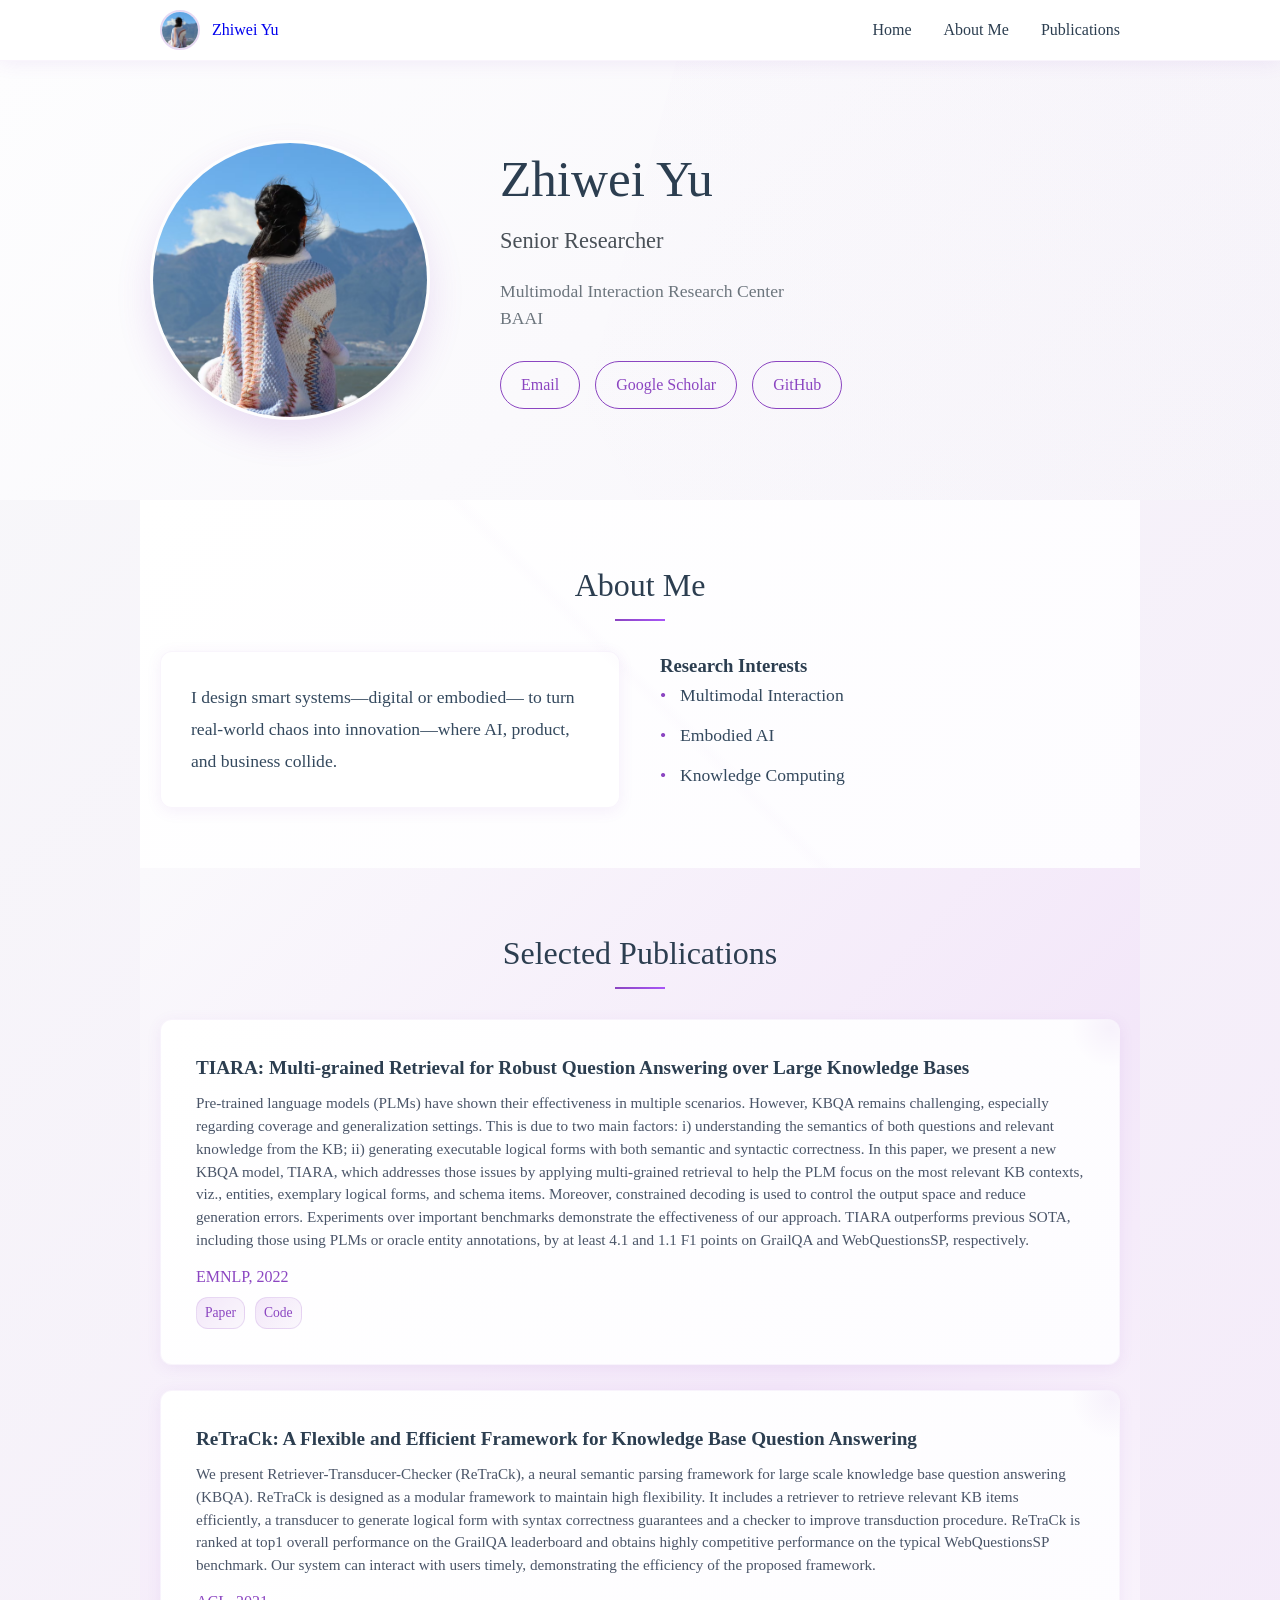
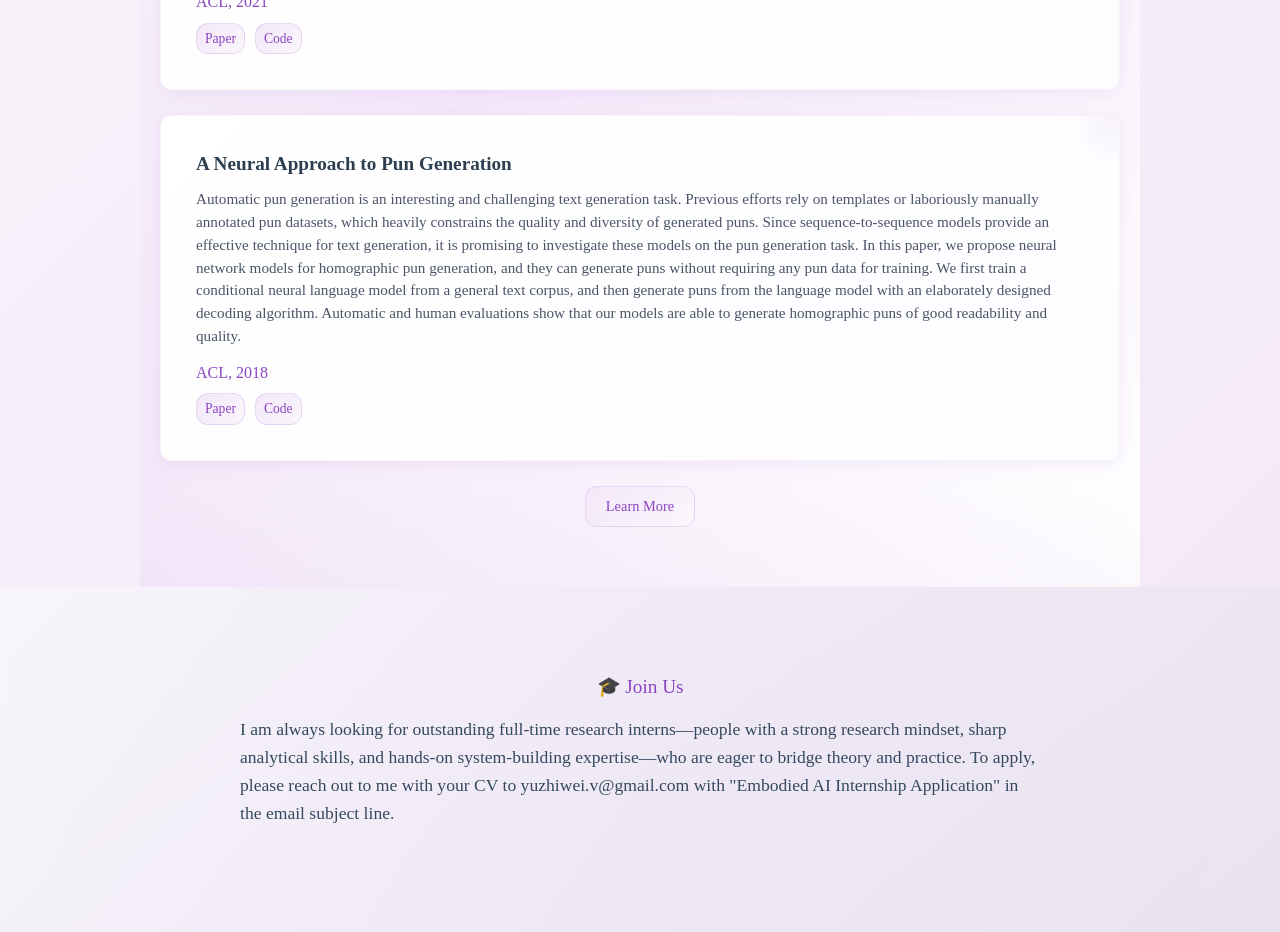
==== index.html @ dbed3908 "added content" ====
<!DOCTYPE html>
<html lang="en">

<head>
    <meta charset="UTF-8">
    <meta name="viewport" content="width=device-width, initial-scale=1.0">
    <title>Zhiwei - Exploring the World </title>
    <link rel="stylesheet" href="css/style.css">
</head>

<body>
    <!-- Scroll Progress -->
    <div class="scroll-progress" id="scrollProgress"></div>

    <!-- Navigation -->
    <nav class="navbar">
        <div class="nav-container">
            <a href="#home" class="logo">
                <img src="images/back.jpg" alt="Logo" class="logo-img">
                <span>Zhiwei Yu</span>
            </a>
            <div class="hamburger" id="hamburger">
                <span></span>
                <span></span>
                <span></span>
            </div>
            <ul class="nav-menu" id="navMenu">
                <li><a href="#home">Home</a></li>
                <li><a href="#about">About Me</a></li>
                <li><a href="#publications">Publications</a></li>
            </ul>
        </div>
    </nav>

    <!-- Main Content -->
    <div class="main-content">
        <!-- Hero Section -->
        <section id="home" class="hero">
            <div class="hero-content">
                <div class="profile-image">
                    <img src="images/back.jpg" alt="Profile" class="profile-img">
                </div>
                <div class="hero-text">
                    <h1>Zhiwei Yu</h1>
                    <div class="title">Senior Researcher</div>
                    <div class="affiliation">Multimodal Interaction Research Center<br>BAAI</div>
                    <div class="contact-links">
                        <a href="mailto:yuzhiwei.v@gmailcom" class="contact-link">Email</a>
                        <a href="https://scholar.google.com/citations?user=h6rZDMkAAAAJ" class="contact-link">Google
                            Scholar</a>
                        <a href="https://github.com/yuzhiwei-v" class="contact-link">GitHub</a>
                    </div>
                </div>
            </div>
        </section>

        <!-- About Section -->
        <section id="about" class="section about">
            <h2 class="section-title">About Me</h2>
            <div class="about-grid">
                <div class="about-text">
                    I design smart systems—digital or embodied— to turn real-world chaos into innovation—where AI,
                    product, and business collide.
                </div>
                <div class="about-interests">
                    <h3>Research Interests</h3>
                    <ul class="interests-list">
                        <li>Multimodal Interaction</li>
                        <li>Embodied AI</li>
                        <li>Knowledge Computing</li>
                    </ul>
                </div>
            </div>
        </section>

        <!-- Publications Section -->
        <section id="publications" class="section publications">
            <h2 class="section-title">Selected Publications</h2>

            <div class="publications-container">
                <div class="publication-item">
                    <div class="pub-title">TIARA: Multi-grained Retrieval for Robust Question Answering over Large
                        Knowledge Bases</div>
                    <div class="pub-abstract">
                        Pre-trained language models (PLMs) have shown their effectiveness in multiple scenarios.
                        However, KBQA remains challenging, especially regarding coverage and generalization settings.
                        This is due to two main factors: i) understanding the semantics of both questions and relevant
                        knowledge from the KB; ii) generating executable logical forms with both semantic and syntactic
                        correctness. In this paper, we present a new KBQA model, TIARA, which addresses those issues by
                        applying multi-grained retrieval to help the PLM focus on the most relevant KB contexts, viz.,
                        entities, exemplary logical forms, and schema items. Moreover, constrained decoding is used to
                        control the output space and reduce generation errors. Experiments over important benchmarks
                        demonstrate the effectiveness of our approach. TIARA outperforms previous SOTA, including those
                        using PLMs or oracle entity annotations, by at least 4.1 and 1.1 F1 points on GrailQA and
                        WebQuestionsSP, respectively.
                    </div>
                    <div class="pub-venue">EMNLP, 2022</div>
                    <div class="pub-links">
                        <a href="https://arxiv.org/abs/2210.12925" class="pub-link">Paper</a>
                        <a href="https://github.com/microsoft/KC/tree/main/papers/TIARA" class="pub-link">Code</a>
                    </div>
                </div>

                <div class="publication-item">
                    <div class="pub-title">ReTraCk: A Flexible and Efficient Framework for Knowledge Base Question
                        Answering</div>
                    <div class="pub-abstract">
                        We present Retriever-Transducer-Checker (ReTraCk), a neural semantic parsing framework for large
                        scale knowledge base question answering (KBQA). ReTraCk is designed as a modular framework to
                        maintain high flexibility. It includes a retriever to retrieve relevant KB items efficiently, a
                        transducer to generate logical form with syntax correctness guarantees and a checker to improve
                        transduction procedure. ReTraCk is ranked at top1 overall performance on the GrailQA leaderboard
                        and obtains highly competitive performance on the typical WebQuestionsSP benchmark. Our system
                        can interact with users timely, demonstrating the efficiency of the proposed framework.
                    </div>
                    <div class="pub-venue">ACL, 2021</div>
                    <div class="pub-links">
                        <a href="https://aclanthology.org/2021.acl-demo.39/" class="pub-link">Paper</a>
                        <a href="https://github.com/microsoft/KC/tree/main/papers/ReTraCk" class="pub-link">Code</a>
                    </div>
                </div>

                <div class="publication-item">
                    <div class="pub-title">A Neural Approach to Pun Generation</div>
                    <div class="pub-abstract">
                        Automatic pun generation is an interesting and challenging text generation task. Previous
                        efforts rely on templates or laboriously manually annotated pun datasets, which heavily
                        constrains the quality and diversity of generated puns. Since sequence-to-sequence models
                        provide an effective technique for text generation, it is promising to investigate these models
                        on the pun generation task. In this paper, we propose neural network models for homographic pun
                        generation, and they can generate puns without requiring any pun data for training. We first
                        train a conditional neural language model from a general text corpus, and then generate puns
                        from the language model with an elaborately designed decoding algorithm. Automatic and human
                        evaluations show that our models are able to generate homographic puns of good readability and
                        quality.
                    </div>
                    <div class="pub-venue">ACL, 2018</div>
                    <div class="pub-links">
                        <a href="https://aclanthology.org/P18-1153/" class="pub-link">Paper</a>
                        <a href="https://github.com/ArleneYuZhiwei/Pun-Generation" class="pub-link">Code</a>
                    </div>
                </div>

                <div class="learn-more-container">
                    <a href="https://scholar.google.com/citations?view_op=list_works&hl=en&hl=en&user=h6rZDMkAAAAJ"
                        class="learn-more-btn">Learn More</a>
                </div>
            </div>
        </section>

        <!-- Recruitment Section -->
        <section class="section recruitment">
            <h2 class="section-title">For Prospective Students</h2>
            <div class="recruitment-content">
                <p>I am always looking for motivated graduate students and postdocs to join my research group. If you
                    are interested in machine learning research, please send me an email with your CV, research
                    interests, and a brief description of your background.</p>
            </div>
        </section>

        <!-- Contact Section -->
        <section id="contact" class="footer">
            <div class="section">
                    <div class="hiring-info">
                    <div class="hiring-title">🎓 Join Us</div>
                    <div class="hiring-text">
                        I am always looking for outstanding full-time research interns—people with a strong research
                        mindset, sharp analytical skills, and hands-on system-building expertise—who are eager to bridge
                        theory and practice. To apply, please reach out to me with your CV to yuzhiwei.v@gmail.com with "Embodied AI Internship Application" in the email subject line.
                    </div>
                </div>
            </div>
        </section>
    </div>

    <script src="js/script.js"></script>
</body>

</html>
---- css/style.css ----
* {
            margin: 0;
            padding: 0;
            box-sizing: border-box;
        }

        body {
            font-family: 'Georgia', 'Times New Roman', serif;
            line-height: 1.6;
            color: #2c3e50;
            background: linear-gradient(135deg, #f8f9fa 0%, #f3e7f9 100%);
        }

        /* Navigation */
        .navbar {
            position: fixed;
            top: 0;
            width: 100%;
            background: rgba(255, 255, 255, 0.95);
            backdrop-filter: blur(15px);
            z-index: 1000;
            transition: all 0.3s ease;
            box-shadow: 0 1px 20px rgba(139, 69, 193, 0.1);
            border-bottom: 1px solid rgba(139, 69, 193, 0.05);
        }

        .nav-container {
            max-width: 1000px;
            margin: 0 auto;
            padding: 0 20px;
            display: flex;
            justify-content: space-between;
            align-items: center;
            height: 60px;
        }

        .logo {
            display: flex;
            align-items: center;
            gap: 12px;
            text-decoration: none;
        }

        .logo-img {
            width: 40px;
            height: 40px;
            border-radius: 50%;
            object-fit: cover;
            border: 2px solid rgba(139, 69, 193, 0.2);
            transition: transform 0.3s ease;
        }

        .logo-img:hover {
            transform: scale(1.1);
        }

        .nav-menu {
            display: flex;
            list-style: none;
            gap: 2rem;
        }

        .nav-menu a {
            text-decoration: none;
            color: #2c3e50;
            font-weight: 400;
            transition: color 0.3s ease;
        }

        .nav-menu a:hover {
            color: #8b45c1;
        }

        .nav-menu a::after {
            content: '';
            position: absolute;
            width: 0;
            height: 1px;
            bottom: -5px;
            left: 0;
            background: linear-gradient(90deg, #8b45c1, #a855f7);
            transition: width 0.3s ease;
        }

        .hamburger {
            display: none;
            flex-direction: column;
            cursor: pointer;
            gap: 3px;
        }

        .hamburger span {
            width: 25px;
            height: 2px;
            background: #2c3e50;
            transition: 0.3s;
        }

        /* Main Content */
        .main-content {
            margin-top: 60px;
        }

        .section {
            padding: 60px 0;
            max-width: 1000px;
            margin: 0 auto;
            padding-left: 20px;
            padding-right: 20px;
        }

        /* Hero Section */
        .hero {
            background: linear-gradient(135deg, #fdfdfe 0%, #faf9fc 50%, #f7f5fa 100%);
            padding: 80px 0;
            position: relative;
            overflow: hidden;
        }

        .hero::before {
            content: '';
            position: absolute;
            top: -50%;
            right: -50%;
            width: 100%;
            height: 200%;
            background: linear-gradient(45deg, transparent, rgba(139, 69, 193, 0.015), transparent);
            transform: rotate(15deg);
        }

        .hero-content {
            max-width: 1000px;
            margin: 0 auto;
            display: grid;
            grid-template-columns: 300px 1fr;
            gap: 60px;
            align-items: center;
            position: relative;
            z-index: 1;
        }

        .profile-image {
            width: 280px;
            height: 280px;
            border-radius: 50%;
            overflow: hidden;
            box-shadow: 0 15px 35px rgba(139, 69, 193, 0.15);
            border: 3px solid rgba(255, 255, 255, 0.8);
            transition: all 0.3s ease;
            margin: 0 auto;
        }

        .profile-img {
            width: 100%;
            height: 100%;
            object-fit: cover;
            transition: transform 0.3s ease;
        }

        .profile-image:hover {
            transform: scale(1.02);
            box-shadow: 0 20px 45px rgba(139, 69, 193, 0.2);
        }

        .profile-image:hover .profile-img {
            transform: scale(1.1);
        }

        .hero-text {
            text-align: left;
        }

        .hero h1 {
            font-size: 3.2rem;
            color: #2c3e50;
            margin-bottom: 15px;
            font-weight: 300;
            line-height: 1.1;
        }

        .hero .title {
            font-size: 1.4rem;
            color: #495057;
            margin-bottom: 20px;
            font-weight: 500;
        }

        .hero .affiliation {
            font-size: 1.1rem;
            color: #6c757d;
            margin-bottom: 30px;
            line-height: 1.5;
        }

        .contact-links {
            display: flex;
            gap: 15px;
            flex-wrap: wrap;
        }

        .contact-link {
            color: #8b45c1;
            text-decoration: none;
            padding: 10px 20px;
            border: 1px solid #8b45c1;
            border-radius: 25px;
            transition: all 0.3s ease;
            font-weight: 500;
        }

        .contact-link:hover {
            background: linear-gradient(135deg, #8b45c1, #a855f7);
            color: white;
            transform: translateY(-2px);
            box-shadow: 0 8px 20px rgba(139, 69, 193, 0.25);
        }

        /* Section Styles */
        .section-title {
            font-size: 2rem;
            color: #2c3e50;
            margin-bottom: 40px;
            text-align: center;
            font-weight: 300;
            position: relative;
        }

        .section-title::after {
            content: '';
            position: absolute;
            bottom: -10px;
            left: 50%;
            transform: translateX(-50%);
            width: 50px;
            height: 2px;
            background: linear-gradient(90deg, #8b45c1, #a855f7);
        }

        /* About Section */
        .about {
            background: linear-gradient(135deg, #ffffff 0%, #fdfcff 100%);
            position: relative;
        }

        .about::before {
            content: '';
            position: absolute;
            top: 0;
            left: 0;
            right: 0;
            bottom: 0;
            background: linear-gradient(45deg, transparent 49%, rgba(139, 69, 193, 0.01) 50%, transparent 51%);
            z-index: 0;
        }

        .about-content {
            max-width: 800px;
            margin: 0 auto;
            text-align: center;
            position: relative;
            z-index: 1;
        }

        .bio {
            margin-bottom: 0;
            background: none;
            padding: 0;
            border-radius: 0;
            box-shadow: none;
            border: none;
        }

        /* About section grid layout */
        .about-grid {
            display: grid;
            grid-template-columns: 1fr 1fr;
            gap: 40px;
            align-items: start;
            max-width: 1000px;
            margin: 0 auto;
        }

        .about-text {
            font-size: 1.1rem;
            line-height: 1.8;
            color: #34495e;
            padding: 30px;
            background: rgba(255, 255, 255, 0.7);
            border-radius: 12px;
            box-shadow: 0 3px 15px rgba(139, 69, 193, 0.08);
            border: 1px solid rgba(139, 69, 193, 0.05);
            text-align: left;
        }

        .about-interests {
            text-align: left;
        }

        /* 调整研究兴趣样式 */
        .research-interests {
            padding: 30px;
            border-radius: 12px;
            background: rgba(255, 255, 255, 0.7);
            box-shadow: 0 5px 25px rgba(139, 69, 193, 0.1);
            border: 1px solid rgba(139, 69, 193, 0.08);
        }

        .research-interests h3 {
            color: #2c3e50;
            margin-bottom: 20px;
            font-size: 1.3rem;
            font-weight: 500;
            text-align: center;  /* Center the heading */
        }

        .interests-list {
            display: flex;
            flex-direction: column;  /* 改为纵向排列 */
            align-items: flex-start; /* 左对齐 */
            gap: 12px;              /* 项目间距 */
            list-style: none;
            padding: 0;
        }

        .interests-list li {
            position: relative;
            padding-left: 20px;
            color: #34495e;
            font-size: 1.1rem;
            width: 100%;           /* 确保占据整行 */
            line-height: 1.6;
        }

        .interests-list li::before {
            content: "•";
            position: absolute;
            left: 0;
            color: #8b45c1;
        }

        /* Publications Section */
        .publications {
            background: linear-gradient(135deg, #faf9fc 0%, #f3e7f9 50%, #ffffff 100%);
            position: relative;
        }

        .publications::after {
            content: '';
            position: absolute;
            bottom: 0;
            left: 0;
            right: 0;
            height: 100px;
            background: linear-gradient(to bottom, transparent, rgba(139, 69, 193, 0.03));
        }

        .publications-container {
            position: relative;
            z-index: 1;
        }

        .publication-item {
            background: linear-gradient(135deg, #ffffff 0%, #fdfcff 100%);
            padding: 35px;  /* Slightly more padding to accommodate abstract */
            margin-bottom: 25px;
            border-radius: 12px;
            border-left: 3px solid #8b45c1;
            transition: all 0.3s ease;
            box-shadow: 0 3px 15px rgba(139, 69, 193, 0.08);
            position: relative;
            overflow: hidden;
            border: 1px solid rgba(139, 69, 193, 0.05);
        }

        .publication-item::before {
            content: '';
            position: absolute;
            top: 0;
            right: 0;
            width: 80px;
            height: 80px;
            background: radial-gradient(circle, rgba(139, 69, 193, 0.06) 0%, transparent 70%);
            transform: translate(40%, -40%);
        }

        .publication-item:hover {
            box-shadow: 0 8px 30px rgba(139, 69, 193, 0.15);
            transform: translateY(-3px);
            border-left-color: #a855f7;
        }

        /* Publication links styling */
        .pub-links {
            display: flex;
            gap: 10px;
            margin-top: 8px;
        }

        .pub-link {
            background: linear-gradient(135deg, #f3e7f9, #faf7fc);
            color: #8b45c1;
            padding: 4px 8px;
            border-radius: 12px;
            font-size: 0.85rem;
            display: inline-block;
            border: 1px solid rgba(139, 69, 193, 0.15);
            text-decoration: none;
            transition: all 0.3s ease;
        }

        .pub-link:hover {
            background: linear-gradient(135deg, #8b45c1, #a855f7);
            color: white;
            transform: translateY(-1px);
        }

        .learn-more-container {
            text-align: center;
            margin-top: 20px;       /* Reduced from 30px */
            margin-bottom: 0;       /* Remove bottom margin */
            padding: 0;            /* Remove padding */
        }

        .learn-more-btn {
            display: inline-block;
            padding: 8px 20px;  /* Smaller padding */
            background: linear-gradient(135deg, #f3e7f9, #faf7fc);
            color: #8b45c1;
            text-decoration: none;
            border-radius: 12px;
            font-size: 0.9rem;  /* Smaller font size */
            font-weight: 500;
            border: 1px solid rgba(139, 69, 193, 0.15);
            transition: all 0.3s ease;
        }

        .learn-more-btn:hover {
            background: linear-gradient(135deg, #8b45c1, #a855f7);
            color: white;
            transform: translateY(-1px);
            box-shadow: 0 4px 12px rgba(139, 69, 193, 0.2);
        }

        .pub-title {
            font-size: 1.2rem;  /* Slightly larger */
            font-weight: 600;
            color: #2c3e50;
            margin-bottom: 10px;
            line-height: 1.4;
        }

        .pub-abstract {
            font-size: 0.95rem;
            color: #4a5568;
            margin-bottom: 12px;
            line-height: 1.5;
            font-weight: normal;
        }

        .pub-venue {
            color: #8b45c1;
            font-weight: 500;
            font-size: 1rem;  /* Slightly larger */
            margin-bottom: 8px;
        }

        /* News Section */
        /* News Section */
        .news {
            background: linear-gradient(135deg, #ffffff 0%, #fdfcff 100%);
            position: relative;
        }

        .news::before {
            content: '';
            position: absolute;
            top: 0;
            left: 0;
            right: 0;
            bottom: 0;
            background: 
                radial-gradient(circle at 20% 20%, rgba(139, 69, 193, 0.03) 0%, transparent 50%),
                radial-gradient(circle at 80% 80%, rgba(168, 85, 247, 0.03) 0%, transparent 50%);
        }

        .news-container {
            position: relative;
            z-index: 1;
        }

        .news-item {
            background: linear-gradient(135deg, #ffffff 0%, #fdfcff 100%);
            padding: 25px;
            margin-bottom: 20px;
            border-radius: 10px;
            border-left: 3px solid #a855f7;
            box-shadow: 0 4px 20px rgba(139, 69, 193, 0.08);
            transition: all 0.3s ease;
            position: relative;
            overflow: hidden;
            border: 1px solid rgba(139, 69, 193, 0.05);
        }

        .news-item::after {
            content: '';
            position: absolute;
            top: -50%;
            right: -20px;
            width: 30px;
            height: 200%;
            background: linear-gradient(45deg, transparent, rgba(168, 85, 247, 0.08), transparent);
            transform: rotate(15deg);
            transition: right 0.3s ease;
        }

        .news-item:hover {
            transform: translateX(5px);
            box-shadow: 0 8px 25px rgba(139, 69, 193, 0.12);
        }

        .news-item:hover::after {
            right: -10px;
        }

        .news-date {
            color: #8b45c1;
            font-weight: 600;
            font-size: 0.9rem;
            margin-bottom: 5px;
        }

        .news-content {
            color: #2c3e50;
            font-size: 0.95rem;
            line-height: 1.5;
        }

        /* Footer */
        .footer {
            background: linear-gradient(135deg, #f8f6fb 0%, #f1ecf7 50%, #eae3f0 100%);
            color: #4a5568;
            text-align: center;
            padding: 30px 0;
            position: relative;
            overflow: hidden;
            padding-top: 15px;     /* Reduced from 30px */
        }

        .footer-content {
            max-width: 800px;
            margin: 0 auto 15px;  /* Reduced bottom margin */
            margin-top: 0;         /* Remove top margin */
        }

        .hiring-info {
            margin: 15px auto;  /* Reduced from 30px */
            margin-top: 10px;      /* Reduced from 15px */
            padding: 0;         /* Removed padding */
            max-width: 800px;
            background: none;   /* Removed background */
        }

        .hiring-title {
            color: #8b45c1;
            font-size: 1.2rem;
            font-weight: 500;
            margin-bottom: 12px;  /* Slightly reduced */
            text-align: center;
        }

        .hiring-text {
            color: #34495e;
            font-size: 1.1rem;
            line-height: 1.6;
            text-align: left;
        }

        .footer::before {
            content: '';
            position: absolute;
            top: -50%;
            left: -50%;
            width: 200%;
            height: 200%;
            background: radial-gradient(circle, rgba(139, 69, 193, 0.02) 0%, transparent 70%);
            animation: float 20s ease-in-out infinite;
        }

        .footer p {
            margin-bottom: 10px;
            position: relative;
            z-index: 1;
        }

        .footer-links {
            display: flex;
            justify-content: center;
            gap: 20px;
            position: relative;
            z-index: 1;
        }

        .footer-link {
            color: #6b7280;
            text-decoration: none;
            transition: color 0.3s ease;
        }

        .footer-link:hover {
            color: #8b45c1;
        }

        /* Recruitment Section */
        .recruitment, .recruitment-content {
            display: none;
        }

        /* Mobile Responsive */
        @media (max-width: 768px) {
            .hamburger {
                display: flex;
            }

            .nav-menu {
                position: fixed;
                top: 60px;
                right: -100%;
                width: 100%;
                height: calc(100vh - 60px);
                background: rgba(255, 255, 255, 0.95);
                backdrop-filter: blur(10px);
                flex-direction: column;
                justify-content: flex-start;
                align-items: center;
                padding-top: 50px;
                transition: right 0.3s ease;
            }

            .nav-menu.active {
                right: 0;
            }

            .nav-menu li {
                margin: 15px 0;
            }

            .hero-content {
                grid-template-columns: 1fr;
                gap: 40px;
                text-align: center;
            }

            .hero-text {
                text-align: center;
            }

            .profile-image {
                width: 220px;
                height: 220px;
                font-size: 4rem;
            }

            .hero h1 {
                font-size: 2.4rem;
            }

            .section {
                padding: 40px 0;
            }

            .section-title {
                font-size: 1.8rem;
            }

            .contact-links {
                justify-content: center;
            }

            .interests-list {
                justify-content: center;
            }

            .learn-more-container {
                margin-top: 30px;
                padding: 30px 20px;
            }

            .learn-more-btn {
                padding: 12px 25px;
                font-size: 0.9rem;
            }

            .about-grid {
        grid-template-columns: 1fr;  
        gap: 20px;
    }
        }

        /* Scroll Progress */
        .scroll-progress {
            position: fixed;
            top: 60px;
            left: 0;
            width: 0%;
            height: 2px;
            background: linear-gradient(90deg, #8b45c1, #a855f7, #c084fc);
            z-index: 999;
            transition: width 0.1s ease;
        }

        @keyframes float {
            0%, 100% { transform: translateY(0px) rotate(0deg); }
            50% { transform: translateY(-10px) rotate(180deg); }
        }
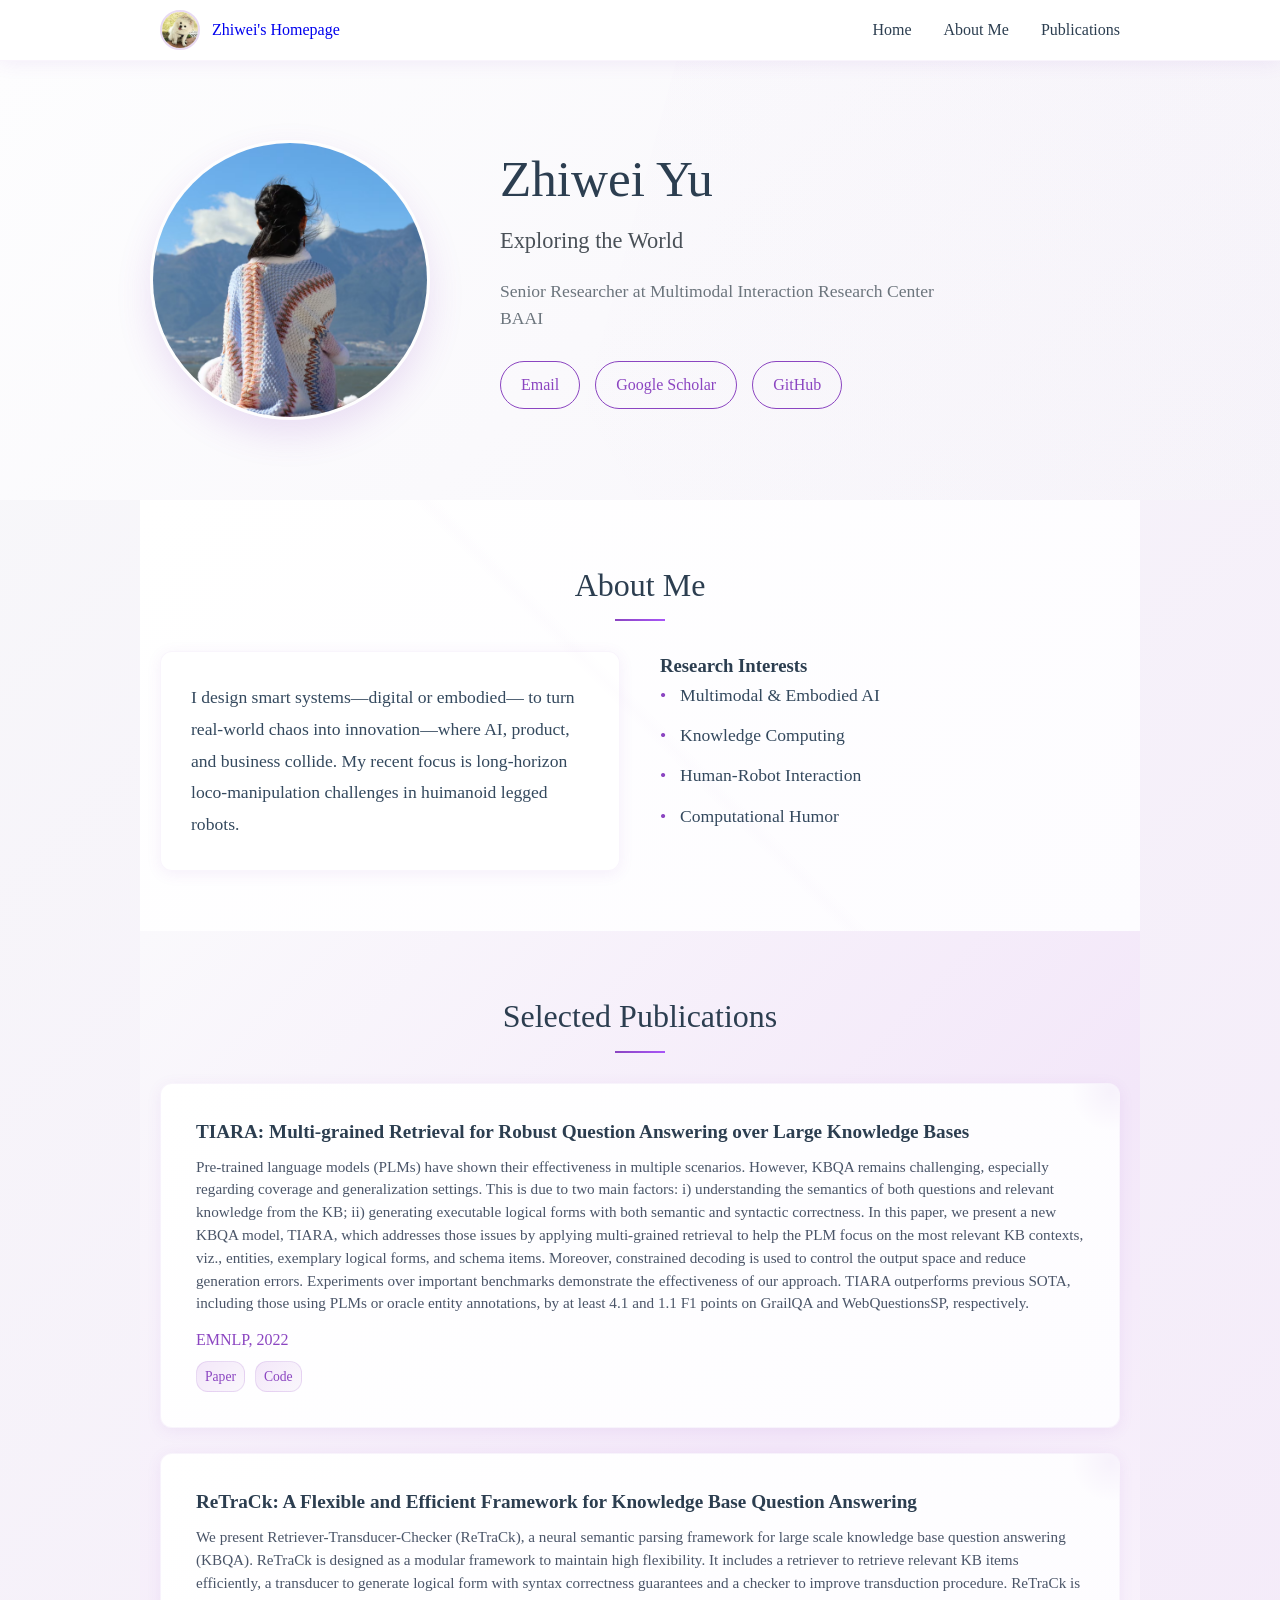
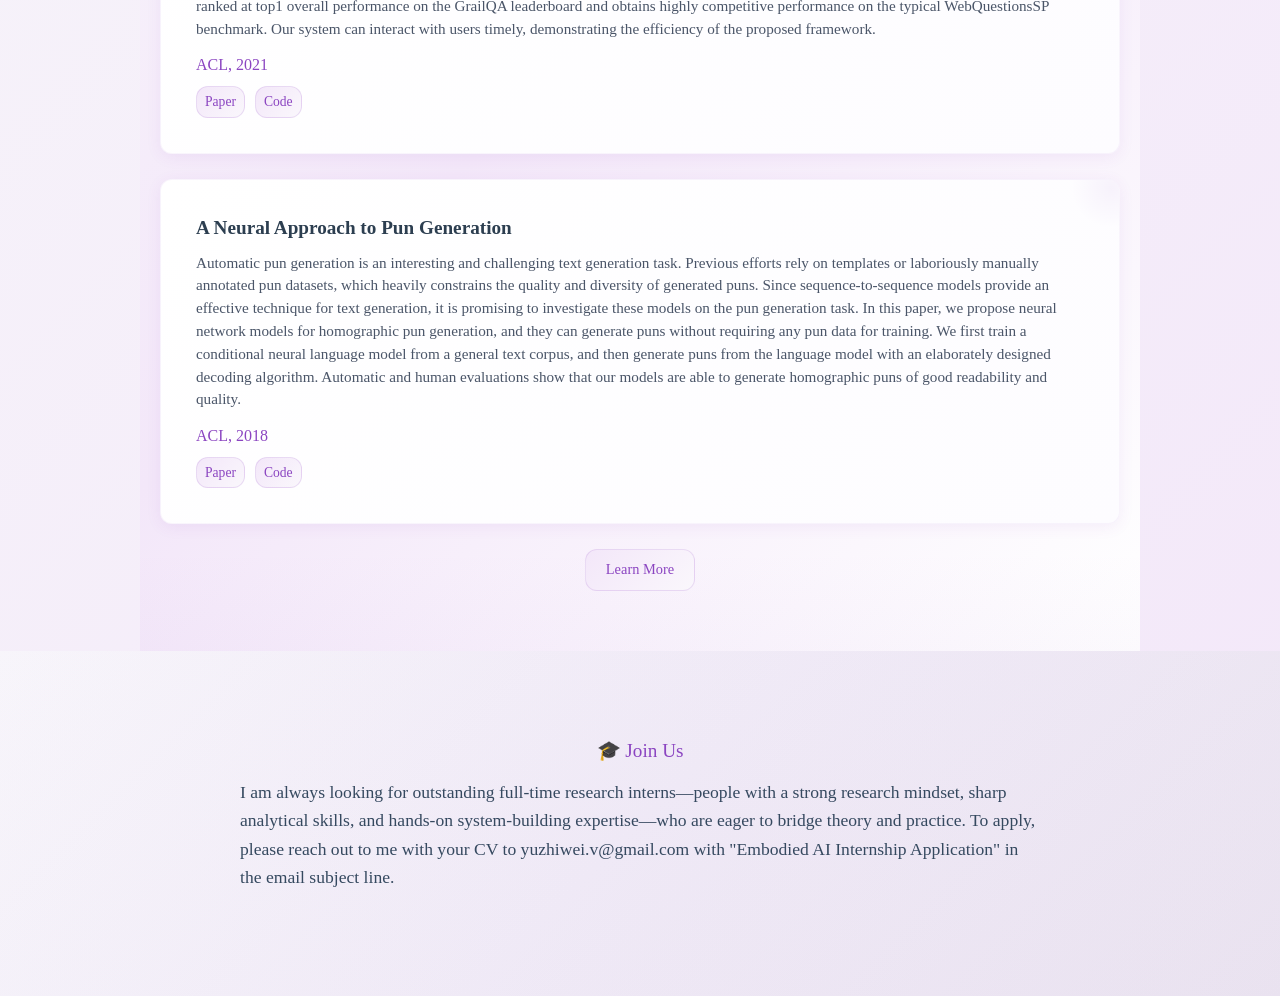
==== commit 80d98579: "revised some content" ====
--- a/index.html
+++ b/index.html
@@ -16,8 +16,8 @@
     <nav class="navbar">
         <div class="nav-container">
             <a href="#home" class="logo">
-                <img src="images/back.jpg" alt="Logo" class="logo-img">
-                <span>Zhiwei Yu</span>
+                <img src="images/My_Puppy.png" alt="Logo" class="logo-img">
+                <span>Zhiwei's Homepage</span>
             </a>
             <div class="hamburger" id="hamburger">
                 <span></span>
@@ -42,8 +42,8 @@
                 </div>
                 <div class="hero-text">
                     <h1>Zhiwei Yu</h1>
-                    <div class="title">Senior Researcher</div>
-                    <div class="affiliation">Multimodal Interaction Research Center<br>BAAI</div>
+                    <div class="title">Exploring the World</div>
+                    <div class="affiliation">Senior Researcher at Multimodal Interaction Research Center<br>BAAI</div>
                     <div class="contact-links">
                         <a href="mailto:yuzhiwei.v@gmailcom" class="contact-link">Email</a>
                         <a href="https://scholar.google.com/citations?user=h6rZDMkAAAAJ" class="contact-link">Google
@@ -60,14 +60,15 @@
             <div class="about-grid">
                 <div class="about-text">
                     I design smart systems—digital or embodied— to turn real-world chaos into innovation—where AI,
-                    product, and business collide.
+                    product, and business collide. My recent focus is long-horizon loco-manipulation challenges in huimanoid legged robots.
                 </div>
                 <div class="about-interests">
                     <h3>Research Interests</h3>
                     <ul class="interests-list">
-                        <li>Multimodal Interaction</li>
-                        <li>Embodied AI</li>
+                        <li>Multimodal & Embodied AI</li>
                         <li>Knowledge Computing</li>
+                        <li>Human-Robot Interaction</li>
+                        <li>Computational Humor</li>
                     </ul>
                 </div>
             </div>
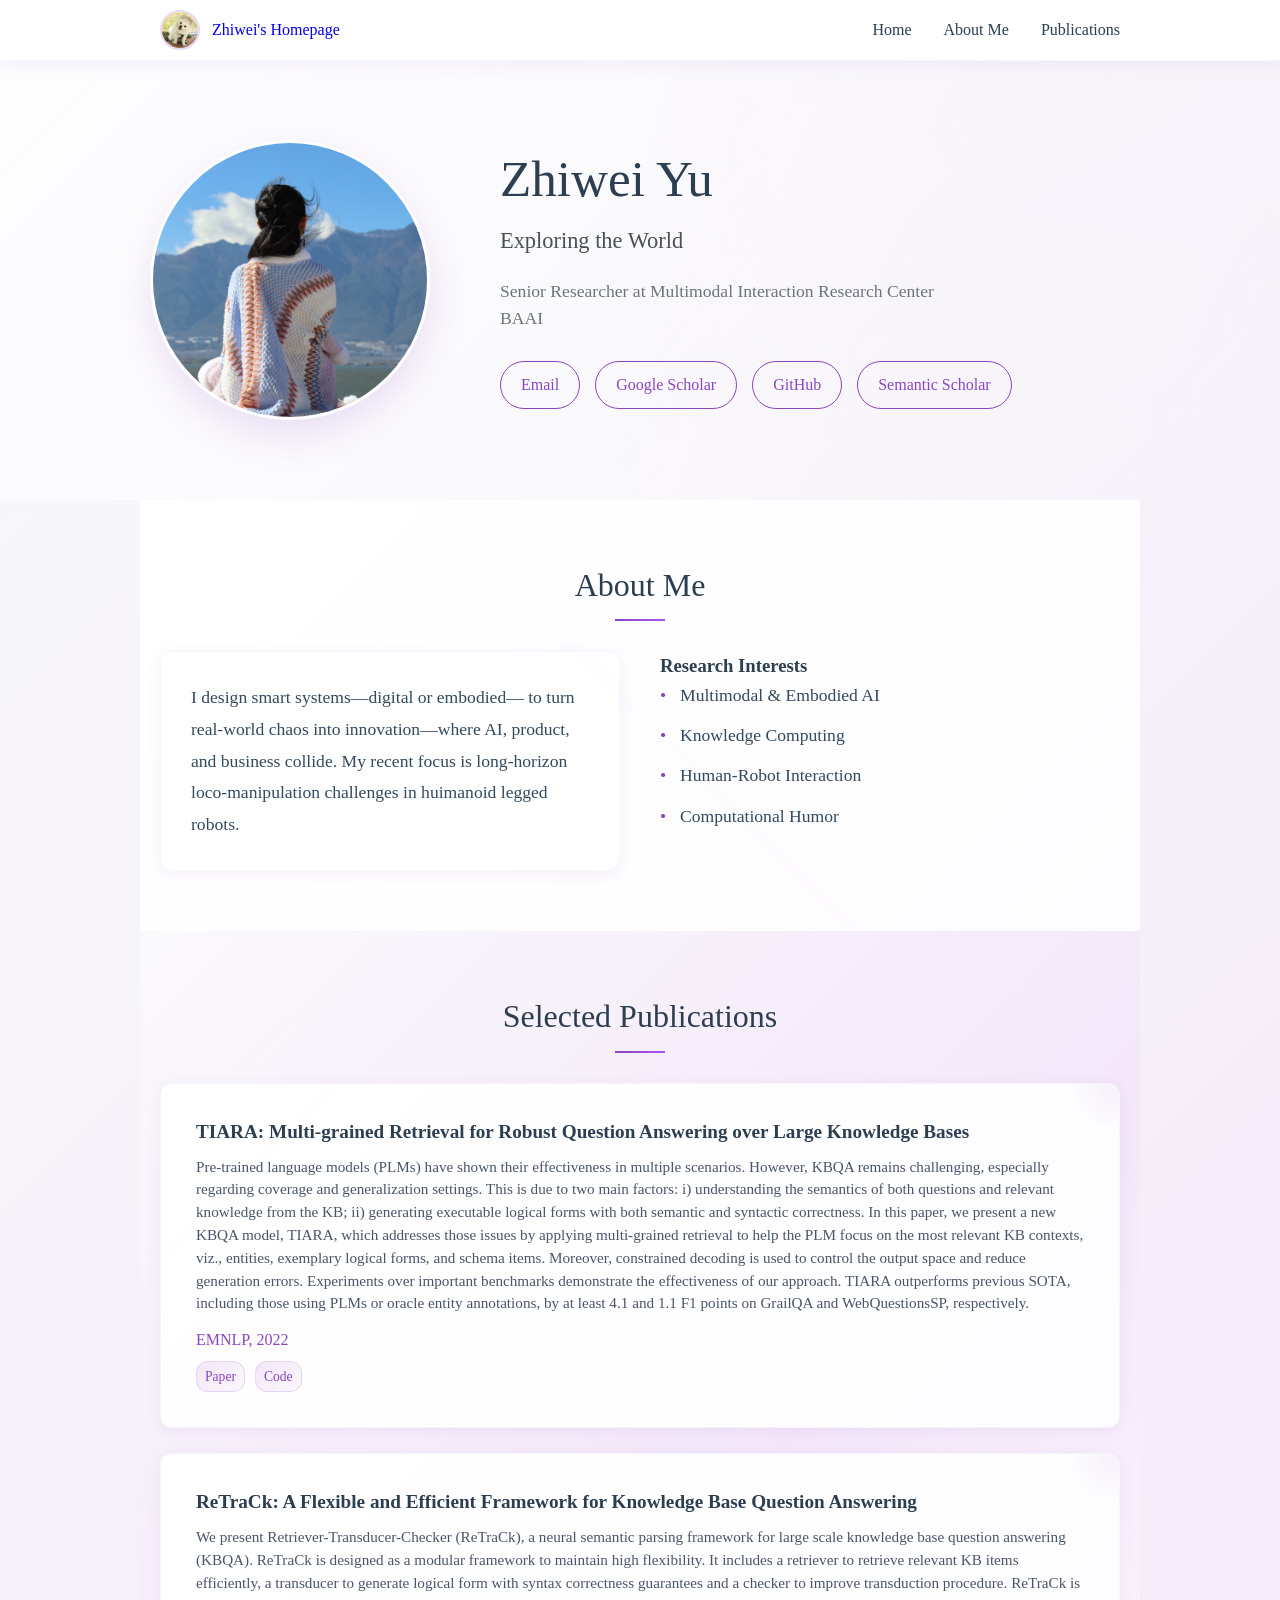
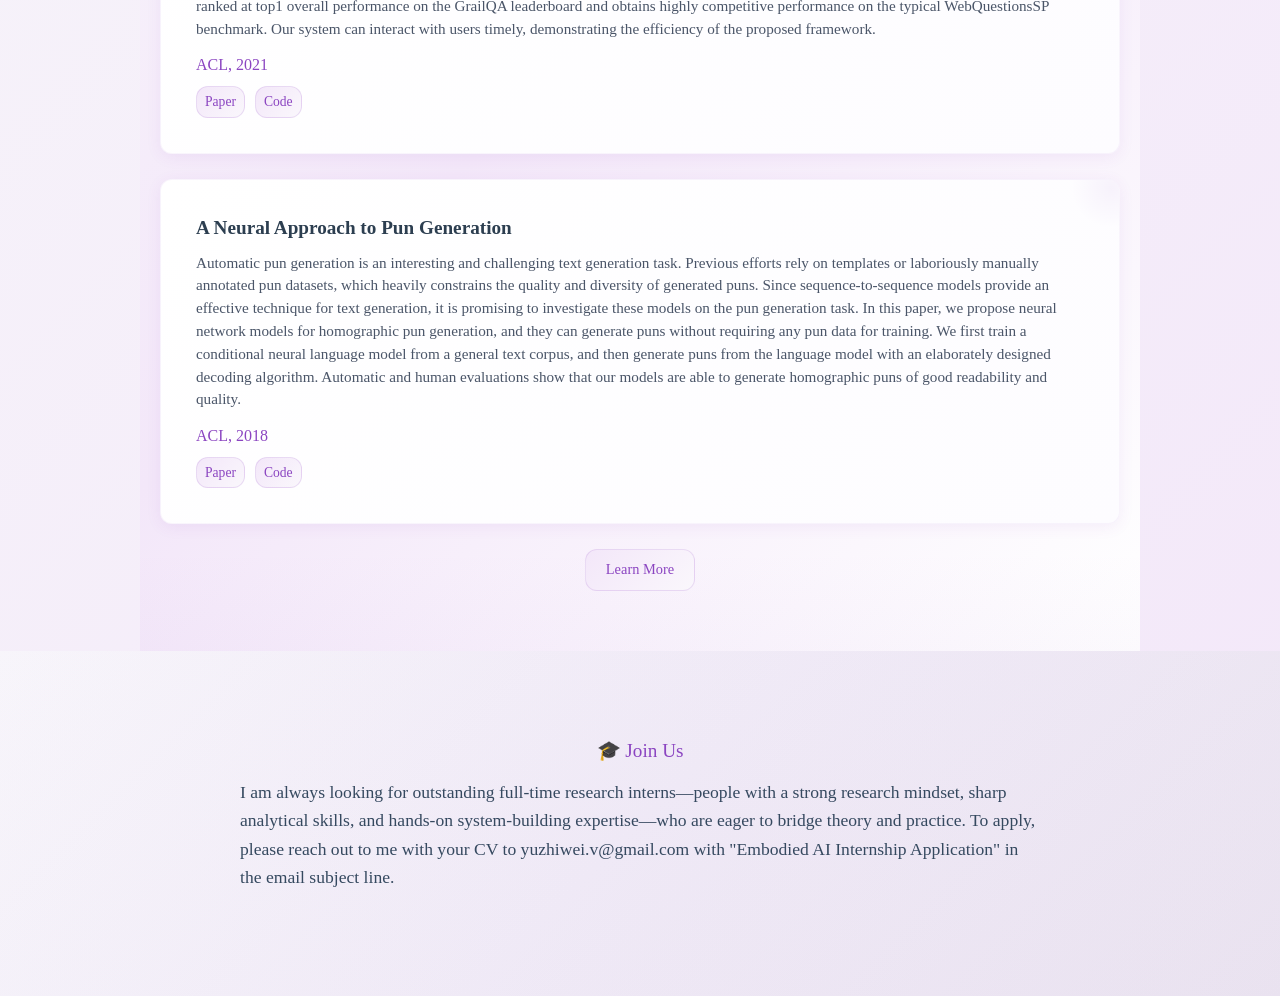
==== commit 158b294f: "Added Semantic Scholar" ====
--- a/index.html
+++ b/index.html
@@ -49,6 +49,7 @@
                         <a href="https://scholar.google.com/citations?user=h6rZDMkAAAAJ" class="contact-link">Google
                             Scholar</a>
                         <a href="https://github.com/yuzhiwei-v" class="contact-link">GitHub</a>
+                        <a href="https://www.semanticscholar.org/author/Zhiwei-Yu/2114173" class="contact-link">Semantic Scholar</a>
                     </div>
                 </div>
             </div>
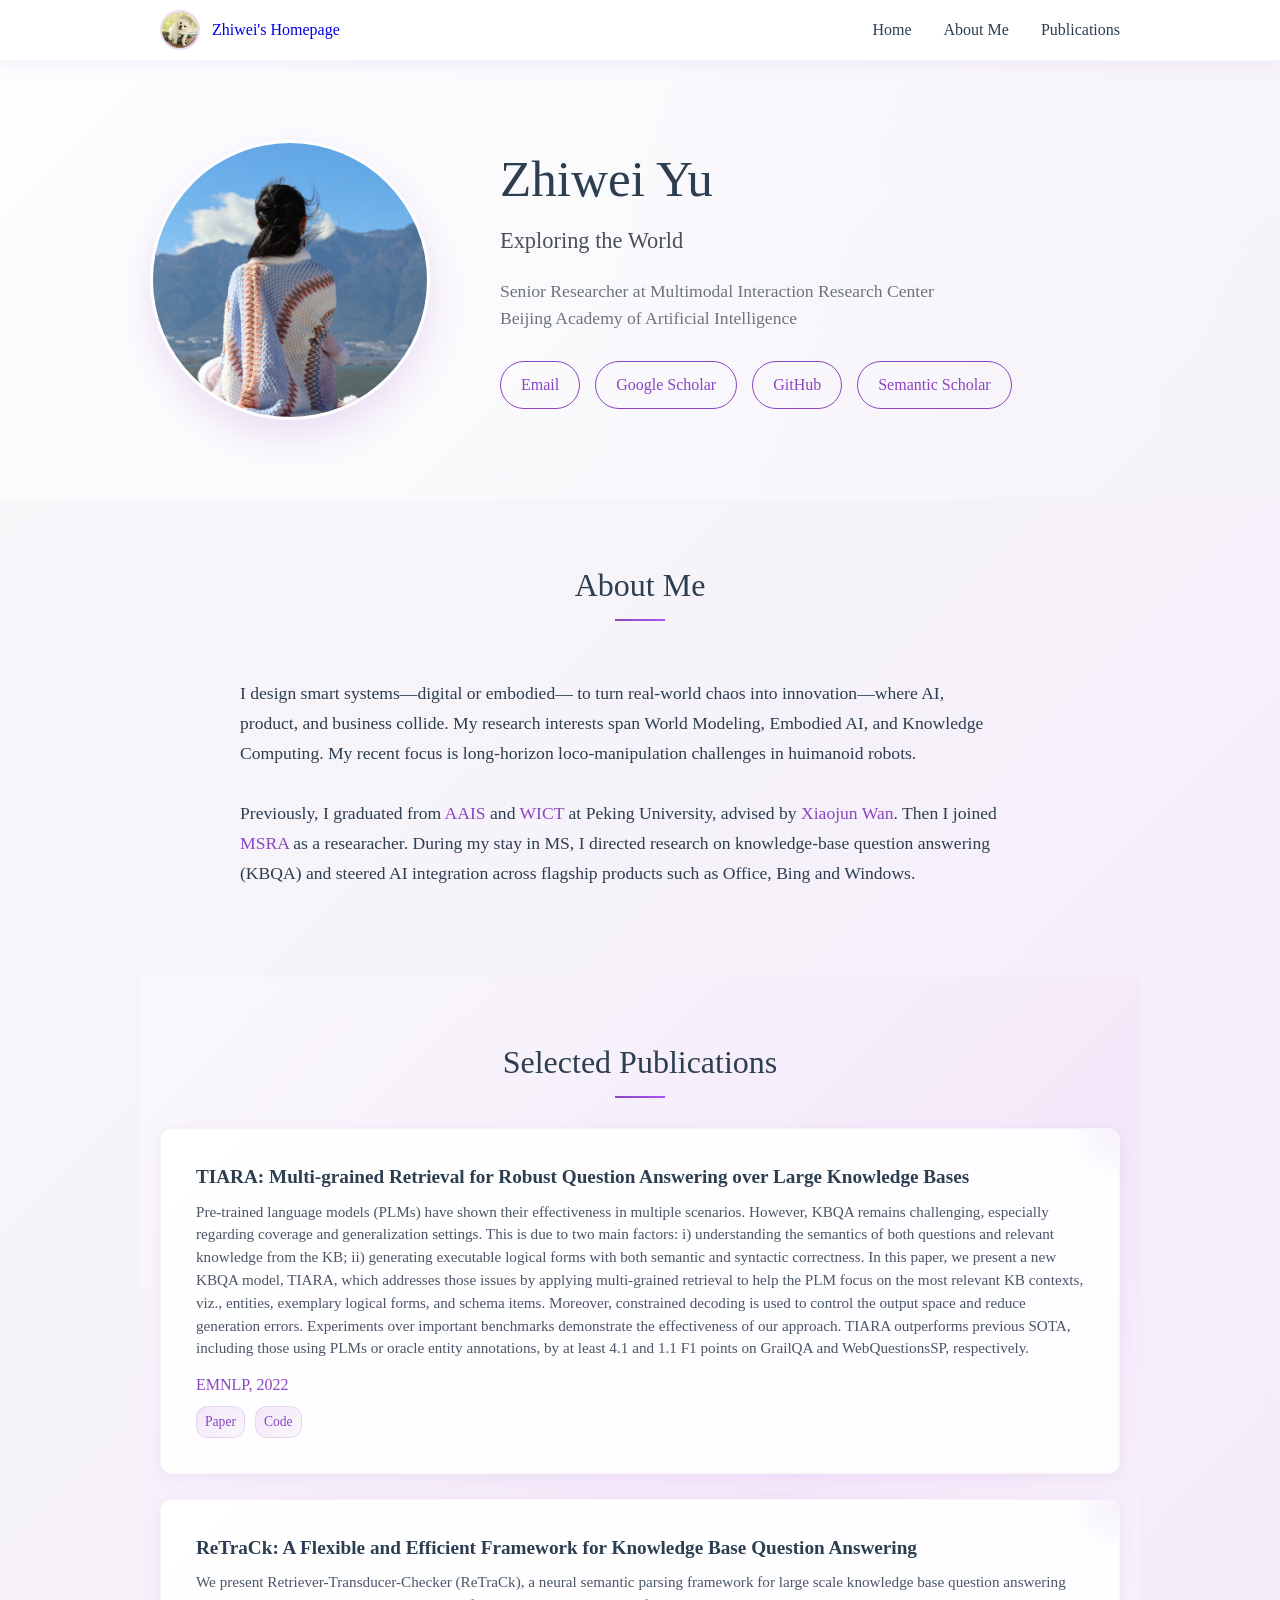
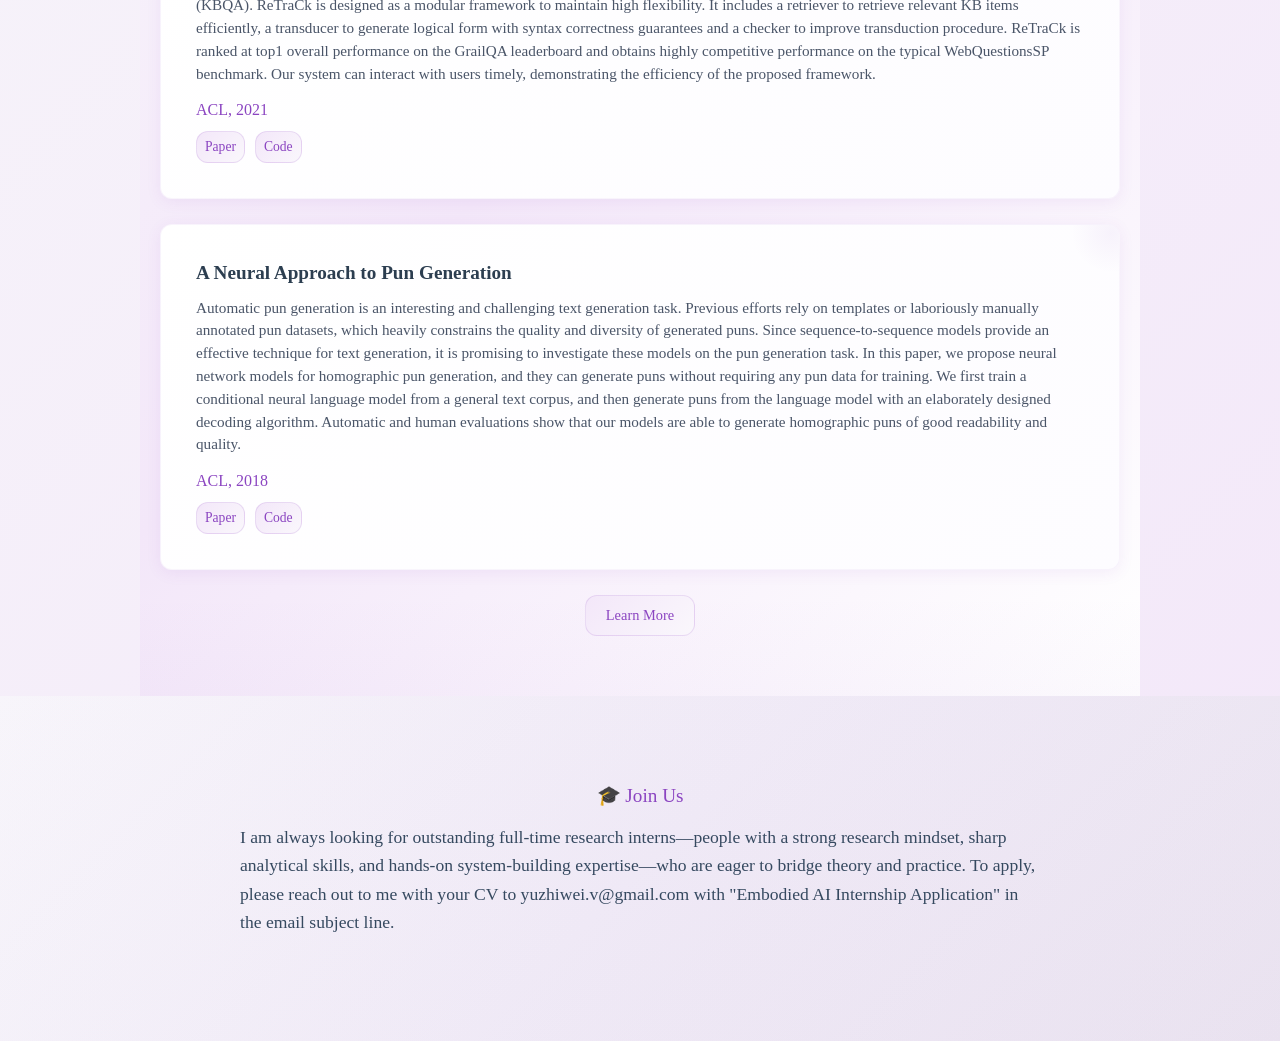
==== commit ad768c5f: "revise some bio" ====
--- a/index.html
+++ b/index.html
@@ -43,7 +43,7 @@
                 <div class="hero-text">
                     <h1>Zhiwei Yu</h1>
                     <div class="title">Exploring the World</div>
-                    <div class="affiliation">Senior Researcher at Multimodal Interaction Research Center<br>BAAI</div>
+                    <div class="affiliation">Senior Researcher at Multimodal Interaction Research Center<br>Beijing Academy of Artificial Intelligence</div>
                     <div class="contact-links">
                         <a href="mailto:yuzhiwei.v@gmailcom" class="contact-link">Email</a>
                         <a href="https://scholar.google.com/citations?user=h6rZDMkAAAAJ" class="contact-link">Google
@@ -58,20 +58,12 @@
         <!-- About Section -->
         <section id="about" class="section about">
             <h2 class="section-title">About Me</h2>
-            <div class="about-grid">
-                <div class="about-text">
-                    I design smart systems—digital or embodied— to turn real-world chaos into innovation—where AI,
-                    product, and business collide. My recent focus is long-horizon loco-manipulation challenges in huimanoid legged robots.
-                </div>
-                <div class="about-interests">
-                    <h3>Research Interests</h3>
-                    <ul class="interests-list">
-                        <li>Multimodal & Embodied AI</li>
-                        <li>Knowledge Computing</li>
-                        <li>Human-Robot Interaction</li>
-                        <li>Computational Humor</li>
-                    </ul>
-                </div>
+            <div class="about-text">
+                I design smart systems—digital or embodied— to turn real-world chaos into innovation—where AI,
+                product, and business collide. My research interests span World Modeling, Embodied AI, and Knowledge Computing. My recent focus is long-horizon loco-manipulation challenges in huimanoid robots. 
+                <br><br>
+                Previously, I graduated from <a href="http://www.aais.pku.edu.cn/">AAIS</a> and <a href="https://www.wict.pku.edu.cn/">WICT</a> 
+                at Peking University, advised by <a href="https://wanxiaojun.github.io/">Xiaojun Wan</a>. Then I joined <a href="https://www.microsoft.com/en-us/research/lab/microsoft-research-asia">MSRA</a> as a researacher. During my stay in MS, I directed research on knowledge-base question answering (KBQA) and steered AI integration across flagship products such as Office, Bing and Windows.
             </div>
         </section>
 
--- a/css/style.css
+++ b/css/style.css
@@ -236,109 +236,47 @@
             background: linear-gradient(90deg, #8b45c1, #a855f7);
         }
 
-        /* About Section */
-        .about {
-            background: linear-gradient(135deg, #ffffff 0%, #fdfcff 100%);
-            position: relative;
-        }
-
-        .about::before {
-            content: '';
-            position: absolute;
-            top: 0;
-            left: 0;
-            right: 0;
-            bottom: 0;
-            background: linear-gradient(45deg, transparent 49%, rgba(139, 69, 193, 0.01) 50%, transparent 51%);
-            z-index: 0;
-        }
-
-        .about-content {
-            max-width: 800px;
-            margin: 0 auto;
-            text-align: center;
-            position: relative;
-            z-index: 1;
-        }
-
-        .bio {
-            margin-bottom: 0;
-            background: none;
-            padding: 0;
-            border-radius: 0;
-            box-shadow: none;
-            border: none;
-        }
-
-        /* About section grid layout */
-        .about-grid {
-            display: grid;
-            grid-template-columns: 1fr 1fr;
-            gap: 40px;
-            align-items: start;
-            max-width: 1000px;
-            margin: 0 auto;
-        }
-
-        .about-text {
-            font-size: 1.1rem;
-            line-height: 1.8;
-            color: #34495e;
-            padding: 30px;
-            background: rgba(255, 255, 255, 0.7);
-            border-radius: 12px;
-            box-shadow: 0 3px 15px rgba(139, 69, 193, 0.08);
-            border: 1px solid rgba(139, 69, 193, 0.05);
-            text-align: left;
-        }
-
-        .about-interests {
-            text-align: left;
-        }
-
-        /* 调整研究兴趣样式 */
-        .research-interests {
-            padding: 30px;
-            border-radius: 12px;
-            background: rgba(255, 255, 255, 0.7);
-            box-shadow: 0 5px 25px rgba(139, 69, 193, 0.1);
-            border: 1px solid rgba(139, 69, 193, 0.08);
-        }
-
-        .research-interests h3 {
-            color: #2c3e50;
-            margin-bottom: 20px;
-            font-size: 1.3rem;
-            font-weight: 500;
-            text-align: center;  /* Center the heading */
-        }
-
-        .interests-list {
-            display: flex;
-            flex-direction: column;  /* 改为纵向排列 */
-            align-items: flex-start; /* 左对齐 */
-            gap: 12px;              /* 项目间距 */
-            list-style: none;
-            padding: 0;
-        }
-
-        .interests-list li {
-            position: relative;
-            padding-left: 20px;
-            color: #34495e;
-            font-size: 1.1rem;
-            width: 100%;           /* 确保占据整行 */
-            line-height: 1.6;
-        }
-
-        .interests-list li::before {
-            content: "•";
-            position: absolute;
-            left: 0;
-            color: #8b45c1;
-        }
-
-        /* Publications Section */
+        /* About Section - Simplified */
+.about {
+    padding: 60px 0;
+}
+
+.about-text {
+    max-width: 800px;
+    margin: 0 auto;
+    padding: 0 60px;
+    font-size: 1.1rem;
+    line-height: 1.7;
+    color: #2c3e50;
+}
+
+.about-text a {
+    color: #8b45c1;
+    text-decoration: none;
+    transition: all 0.3s ease;
+}
+
+.about-text a:hover {
+    color: #a855f7;
+}
+
+/* Remove unused classes */
+.about::before,
+.about-content,
+.about-grid,
+.bio,
+.about-interests,
+.research-interests {
+    display: none;
+}
+
+@media (max-width: 768px) {
+    .about-text {
+        padding: 0 30px;
+    }
+}
+
+/* Publications Section */
         .publications {
             background: linear-gradient(135deg, #faf9fc 0%, #f3e7f9 50%, #ffffff 100%);
             position: relative;
@@ -696,7 +634,52 @@
     }
         }
 
-        /* Scroll Progress */
+        /* widen left column and shift right column for visual balance */
+.about-grid {
+    max-width: 1100px;                  /* 更宽的容器让左右有更好比例 */
+    grid-template-columns: 1.3fr 0.9fr; /* 左宽右窄 */
+    gap: 48px;                          /* 增大间距以拉开视觉 */
+    align-items: center;
+}
+
+/* left text - a bit more breathing room */
+.about-text {
+    padding: 28px 40px 28px 0; /* 右侧去掉内边，左侧保留空间 */
+    font-size: 1.1rem;
+    line-height: 1.7;
+}
+
+/* ensure the right block sits a little to the right */
+.about-interests {
+    justify-self: end;          /* 在 grid 单元格内靠右 */
+    padding-left: 24px;         /* 额外右移的感觉 */
+    box-sizing: border-box;
+}
+
+/* control research block width so it doesn't grow too wide */
+.research-interests {
+    max-width: 420px;
+    width: 100%;
+}
+
+/* responsive: revert to single column on small screens */
+@media (max-width: 768px) {
+    .about-grid {
+        grid-template-columns: 1fr;
+        gap: 20px;
+        max-width: 900px;
+    }
+    .about-text {
+        padding: 18px 20px 0 20px;
+    }
+    .about-interests {
+        justify-self: stretch;
+        padding-left: 0;
+        align-items: stretch;
+    }
+}
+
+/* Scroll Progress */
         .scroll-progress {
             position: fixed;
             top: 60px;
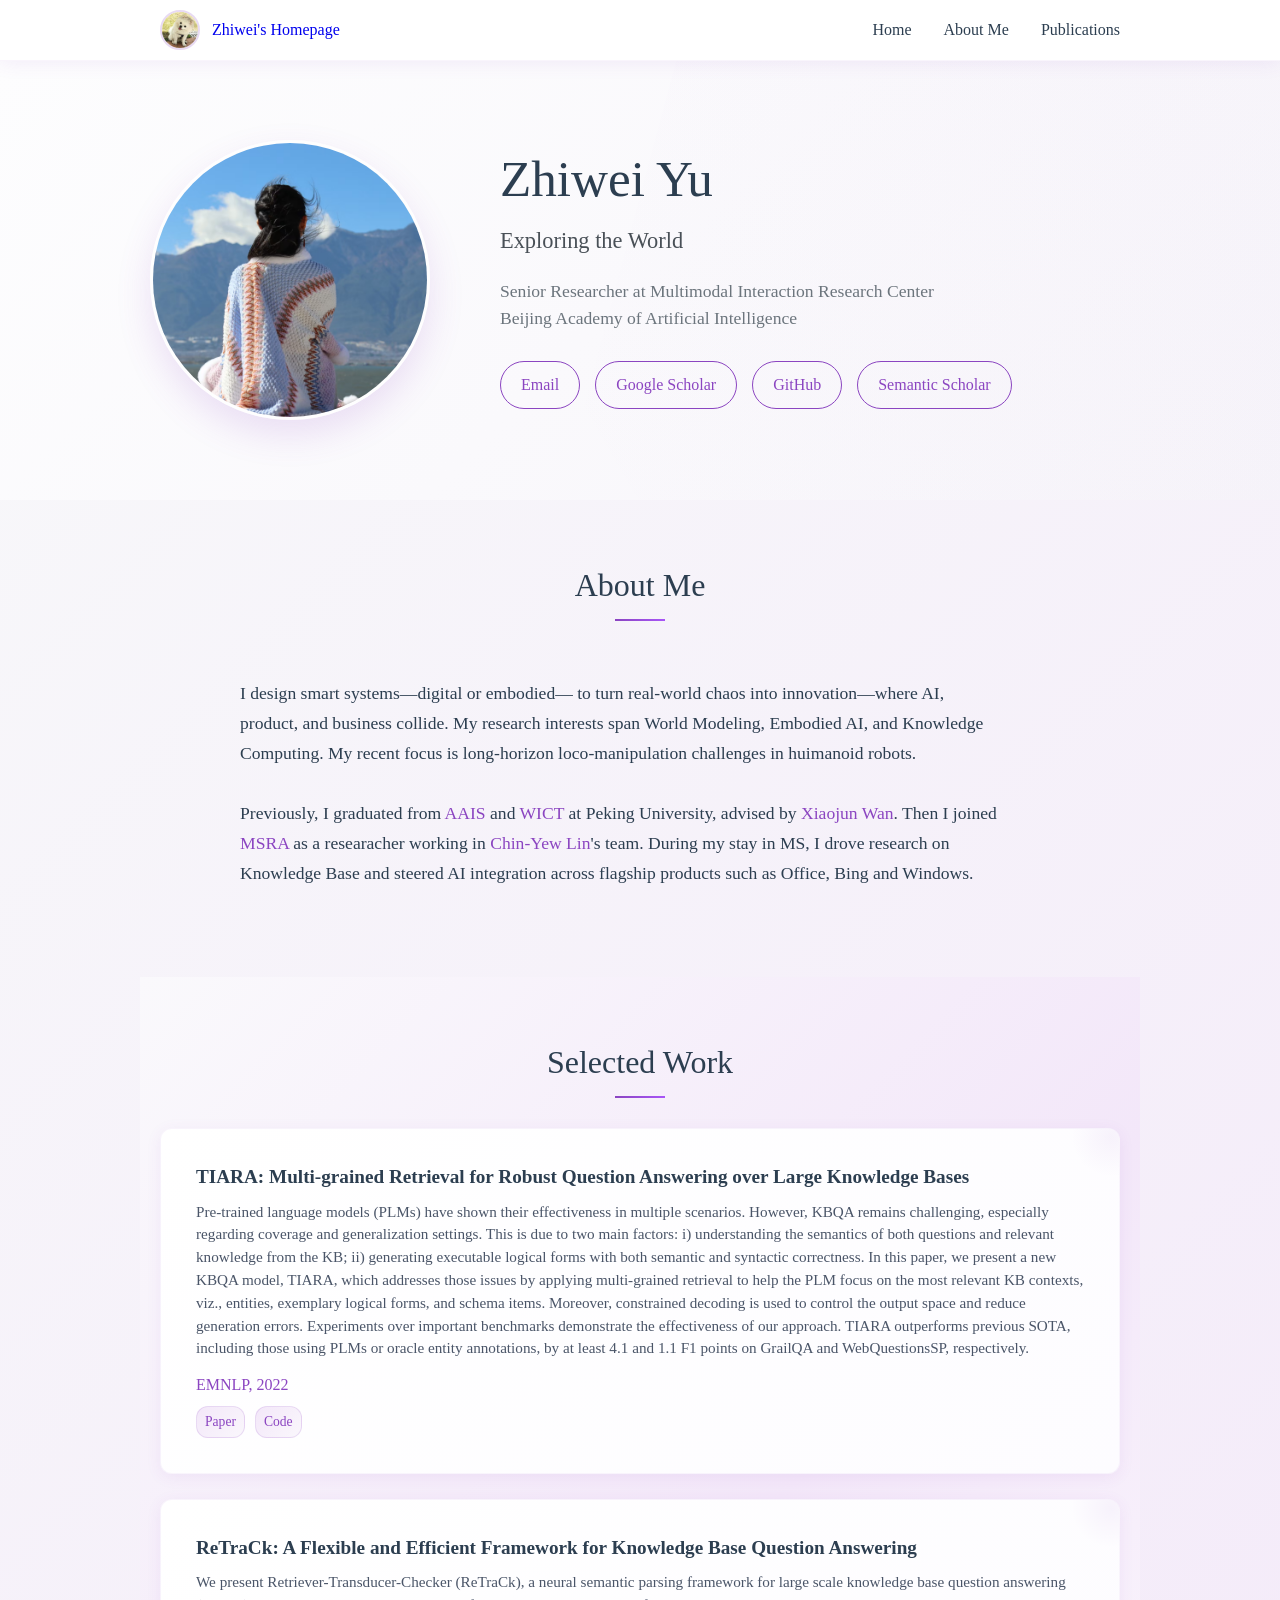
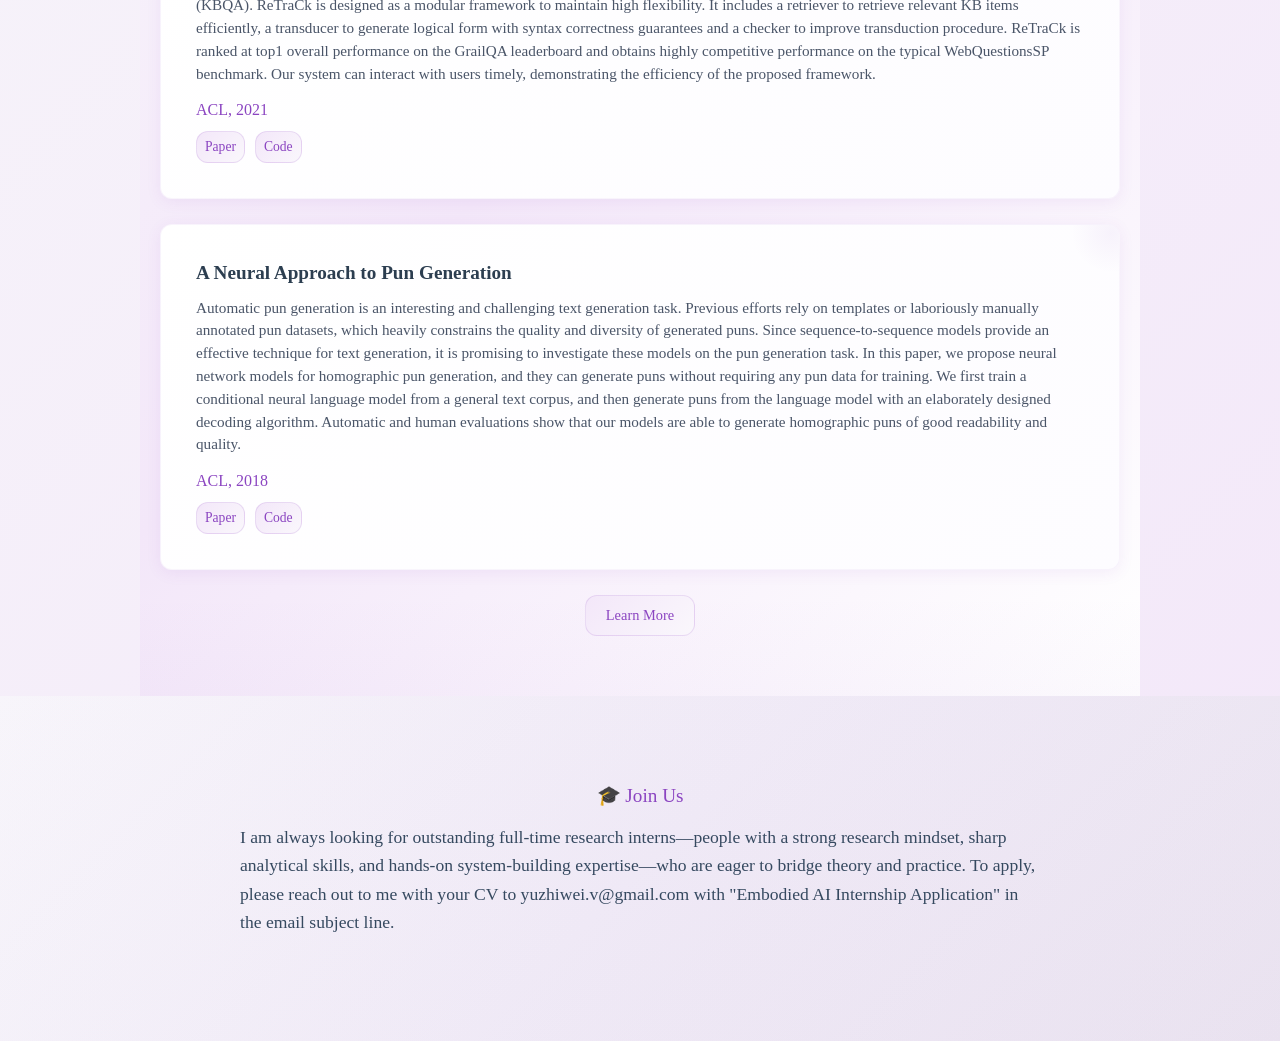
==== commit 01a84825: "improve the clarity" ====
--- a/index.html
+++ b/index.html
@@ -63,13 +63,13 @@
                 product, and business collide. My research interests span World Modeling, Embodied AI, and Knowledge Computing. My recent focus is long-horizon loco-manipulation challenges in huimanoid robots. 
                 <br><br>
                 Previously, I graduated from <a href="http://www.aais.pku.edu.cn/">AAIS</a> and <a href="https://www.wict.pku.edu.cn/">WICT</a> 
-                at Peking University, advised by <a href="https://wanxiaojun.github.io/">Xiaojun Wan</a>. Then I joined <a href="https://www.microsoft.com/en-us/research/lab/microsoft-research-asia">MSRA</a> as a researacher. During my stay in MS, I directed research on knowledge-base question answering (KBQA) and steered AI integration across flagship products such as Office, Bing and Windows.
+                at Peking University, advised by <a href="https://wanxiaojun.github.io/">Xiaojun Wan</a>. Then I joined <a href="https://www.microsoft.com/en-us/research/lab/microsoft-research-asia">MSRA</a> as a researacher working in  <a href="https://scholar.google.com/citations?hl=zh-CN&user=cDF07aYAAAAJ&view_op=list_works">Chin-Yew Lin</a>'s team. During my stay in MS, I drove research on Knowledge Base and steered AI integration across flagship products such as Office, Bing and Windows.
             </div>
         </section>
 
         <!-- Publications Section -->
         <section id="publications" class="section publications">
-            <h2 class="section-title">Selected Publications</h2>
+            <h2 class="section-title">Selected Work</h2>
 
             <div class="publications-container">
                 <div class="publication-item">
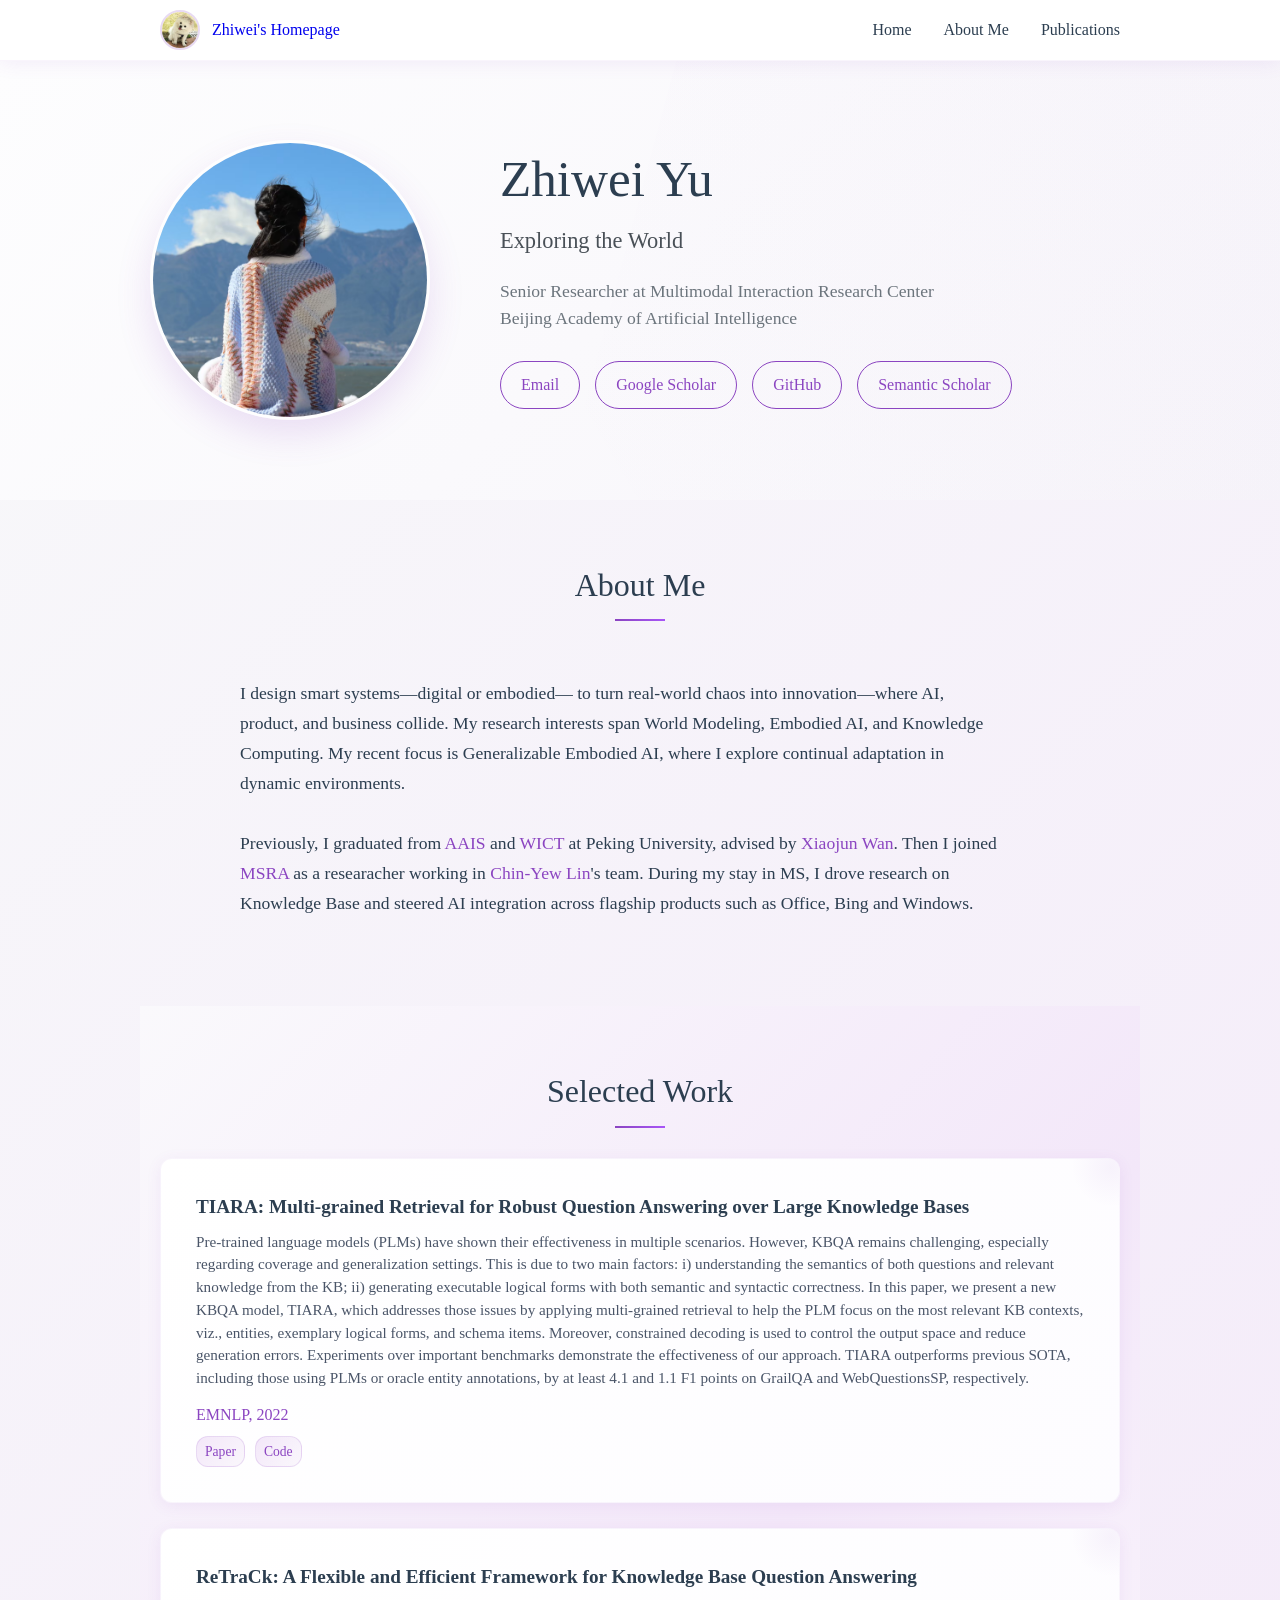
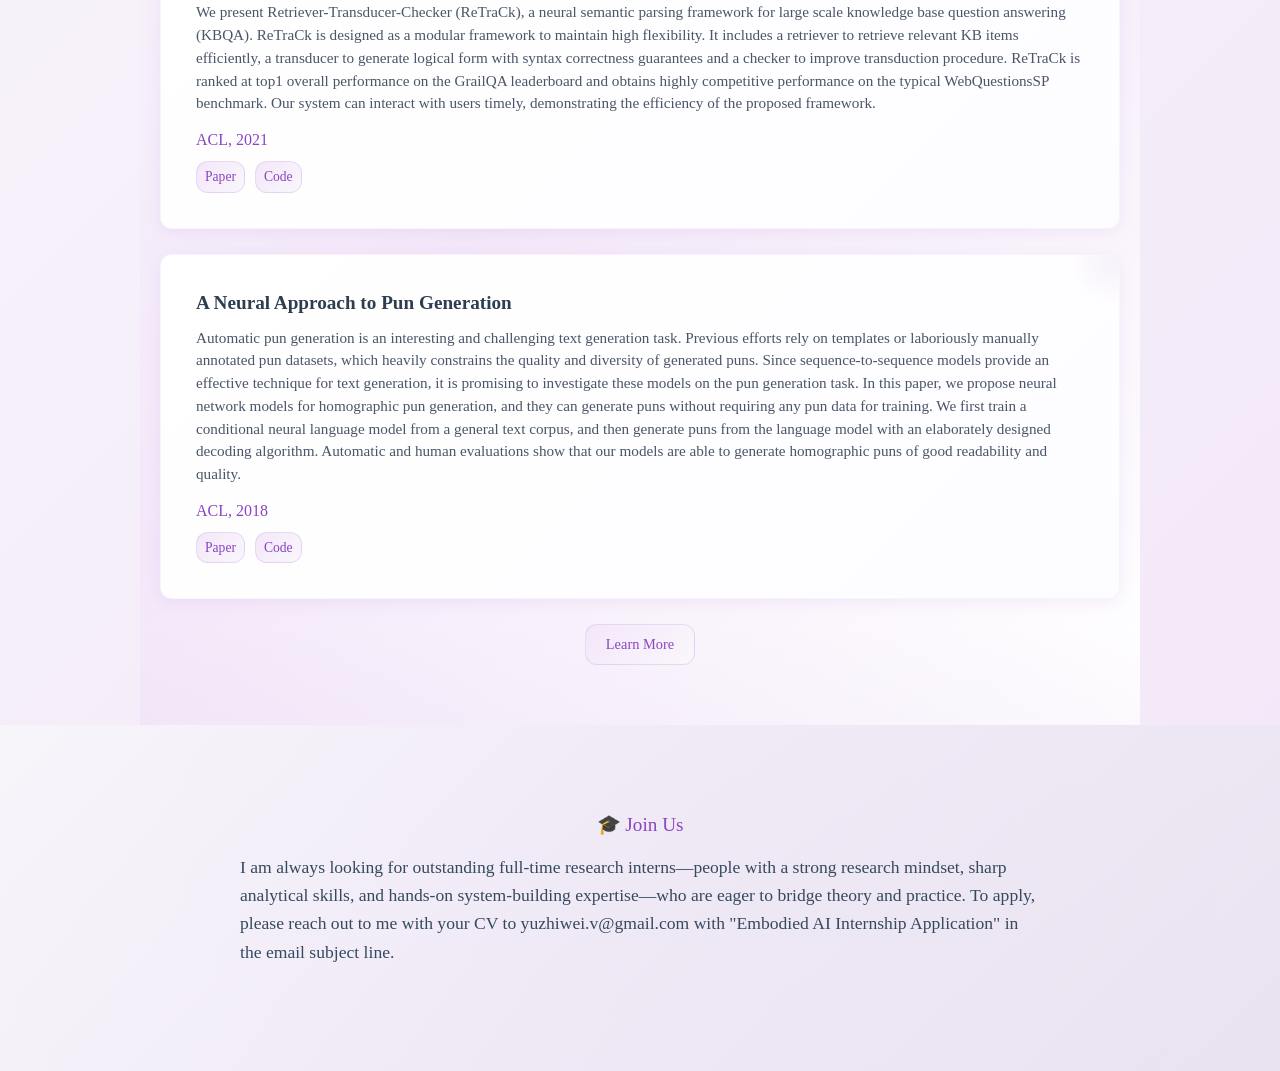
==== commit 028e89ae: "improve the clarity" ====
--- a/index.html
+++ b/index.html
@@ -60,7 +60,7 @@
             <h2 class="section-title">About Me</h2>
             <div class="about-text">
                 I design smart systems—digital or embodied— to turn real-world chaos into innovation—where AI,
-                product, and business collide. My research interests span World Modeling, Embodied AI, and Knowledge Computing. My recent focus is long-horizon loco-manipulation challenges in huimanoid robots. 
+                product, and business collide. My research interests span World Modeling, Embodied AI, and Knowledge Computing. My recent focus is Generalizable Embodied AI, where I explore continual adaptation in dynamic environments​.
                 <br><br>
                 Previously, I graduated from <a href="http://www.aais.pku.edu.cn/">AAIS</a> and <a href="https://www.wict.pku.edu.cn/">WICT</a> 
                 at Peking University, advised by <a href="https://wanxiaojun.github.io/">Xiaojun Wan</a>. Then I joined <a href="https://www.microsoft.com/en-us/research/lab/microsoft-research-asia">MSRA</a> as a researacher working in  <a href="https://scholar.google.com/citations?hl=zh-CN&user=cDF07aYAAAAJ&view_op=list_works">Chin-Yew Lin</a>'s team. During my stay in MS, I drove research on Knowledge Base and steered AI integration across flagship products such as Office, Bing and Windows.
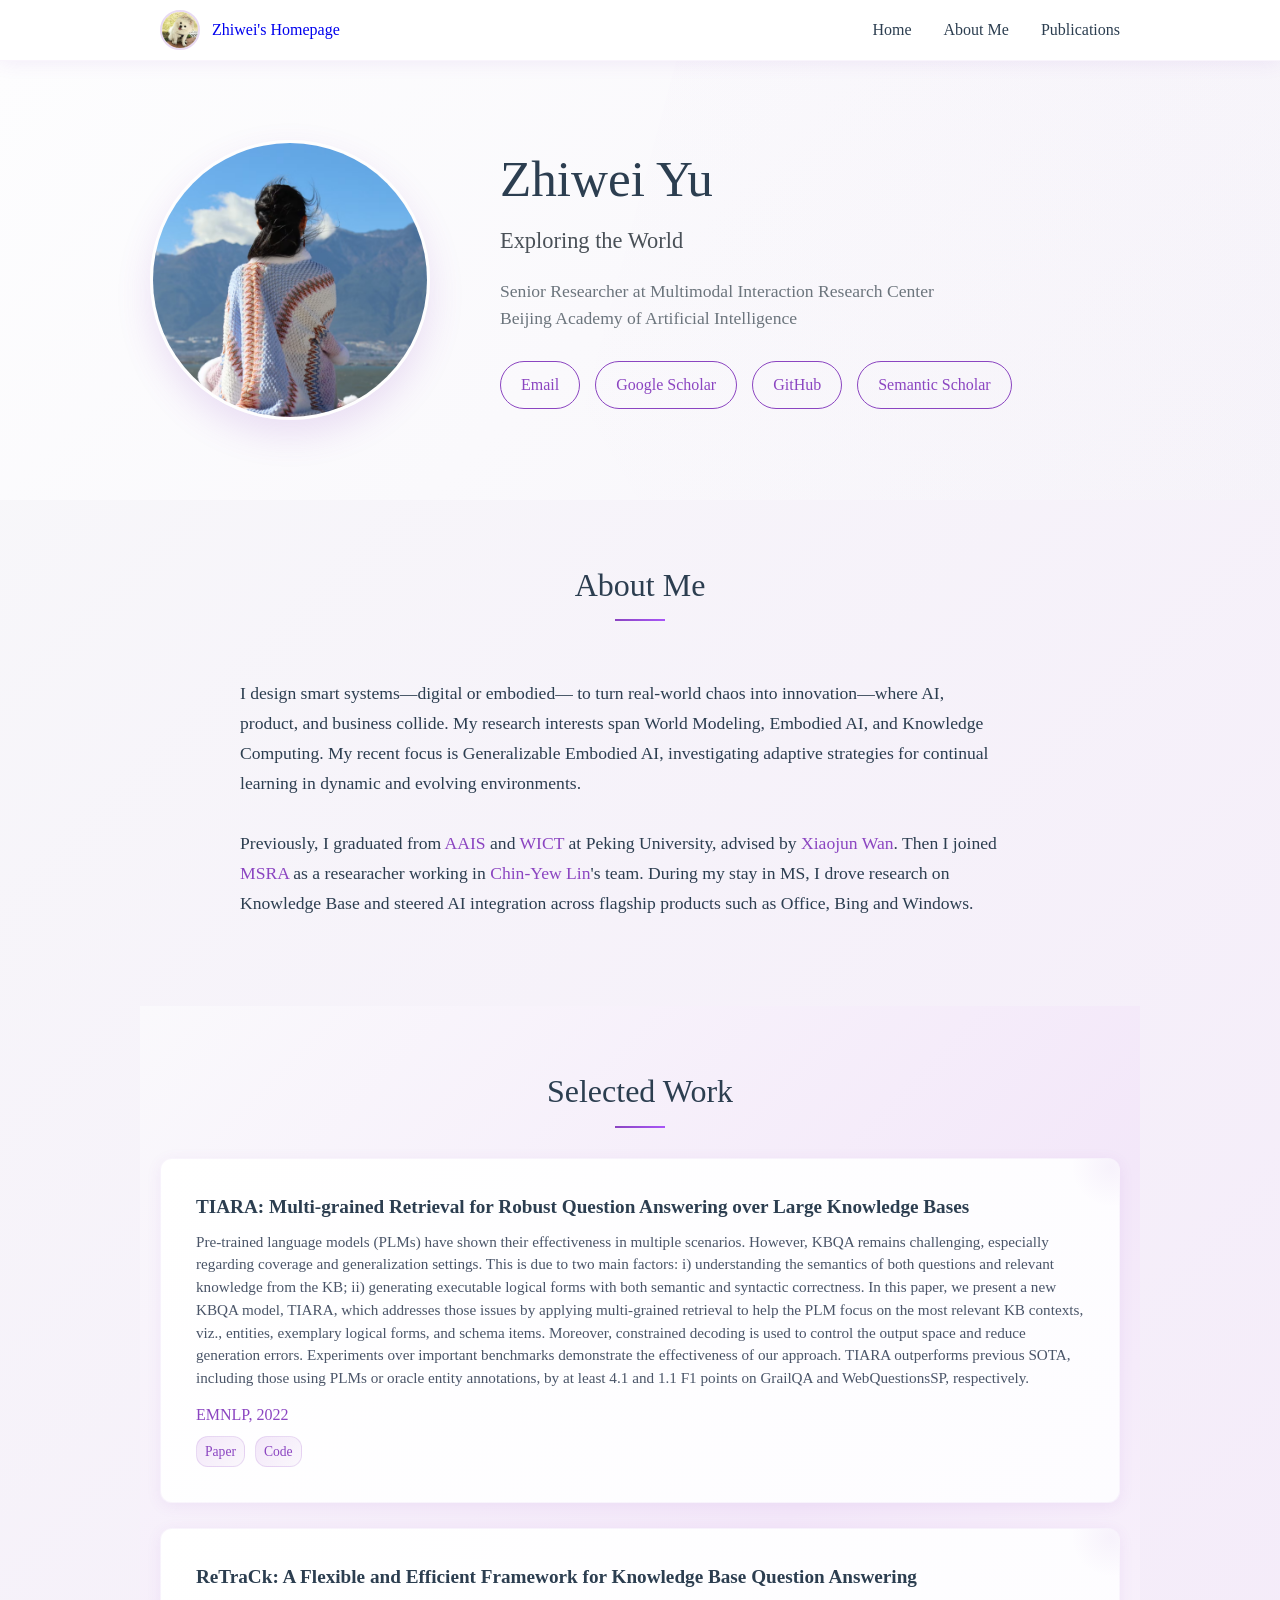
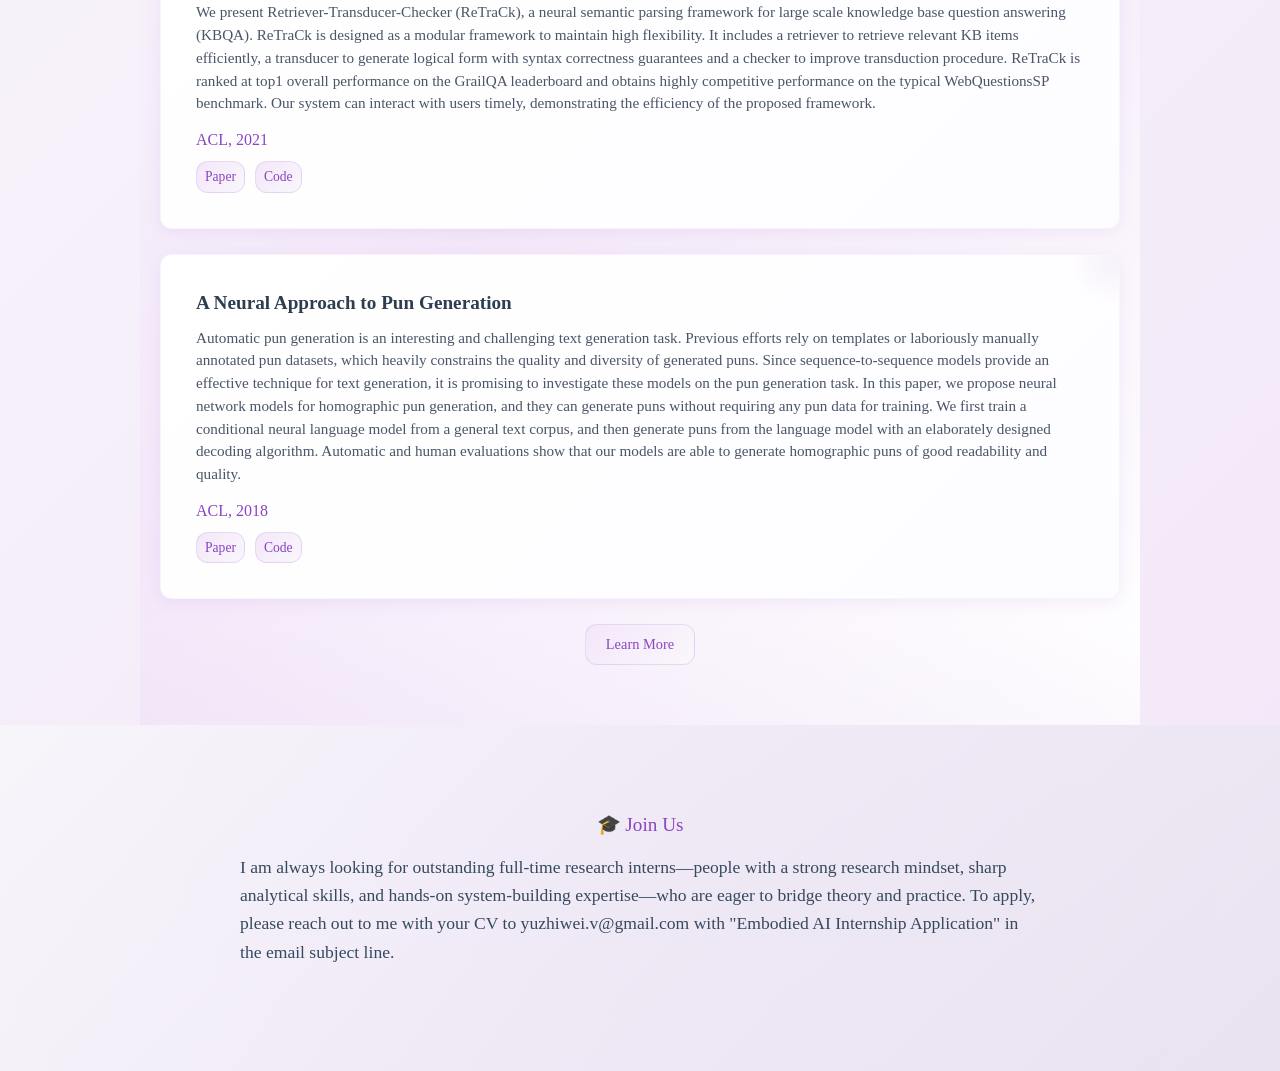
==== commit cf9455b7: "improve the clarity" ====
--- a/index.html
+++ b/index.html
@@ -60,7 +60,8 @@
             <h2 class="section-title">About Me</h2>
             <div class="about-text">
                 I design smart systems—digital or embodied— to turn real-world chaos into innovation—where AI,
-                product, and business collide. My research interests span World Modeling, Embodied AI, and Knowledge Computing. My recent focus is Generalizable Embodied AI, where I explore continual adaptation in dynamic environments​.
+                product, and business collide. My research interests span World Modeling, Embodied AI, and Knowledge Computing. My recent focus is Generalizable Embodied AI, investigating adaptive strategies for continual learning in 
+dynamic and evolving environments.
                 <br><br>
                 Previously, I graduated from <a href="http://www.aais.pku.edu.cn/">AAIS</a> and <a href="https://www.wict.pku.edu.cn/">WICT</a> 
                 at Peking University, advised by <a href="https://wanxiaojun.github.io/">Xiaojun Wan</a>. Then I joined <a href="https://www.microsoft.com/en-us/research/lab/microsoft-research-asia">MSRA</a> as a researacher working in  <a href="https://scholar.google.com/citations?hl=zh-CN&user=cDF07aYAAAAJ&view_op=list_works">Chin-Yew Lin</a>'s team. During my stay in MS, I drove research on Knowledge Base and steered AI integration across flagship products such as Office, Bing and Windows.
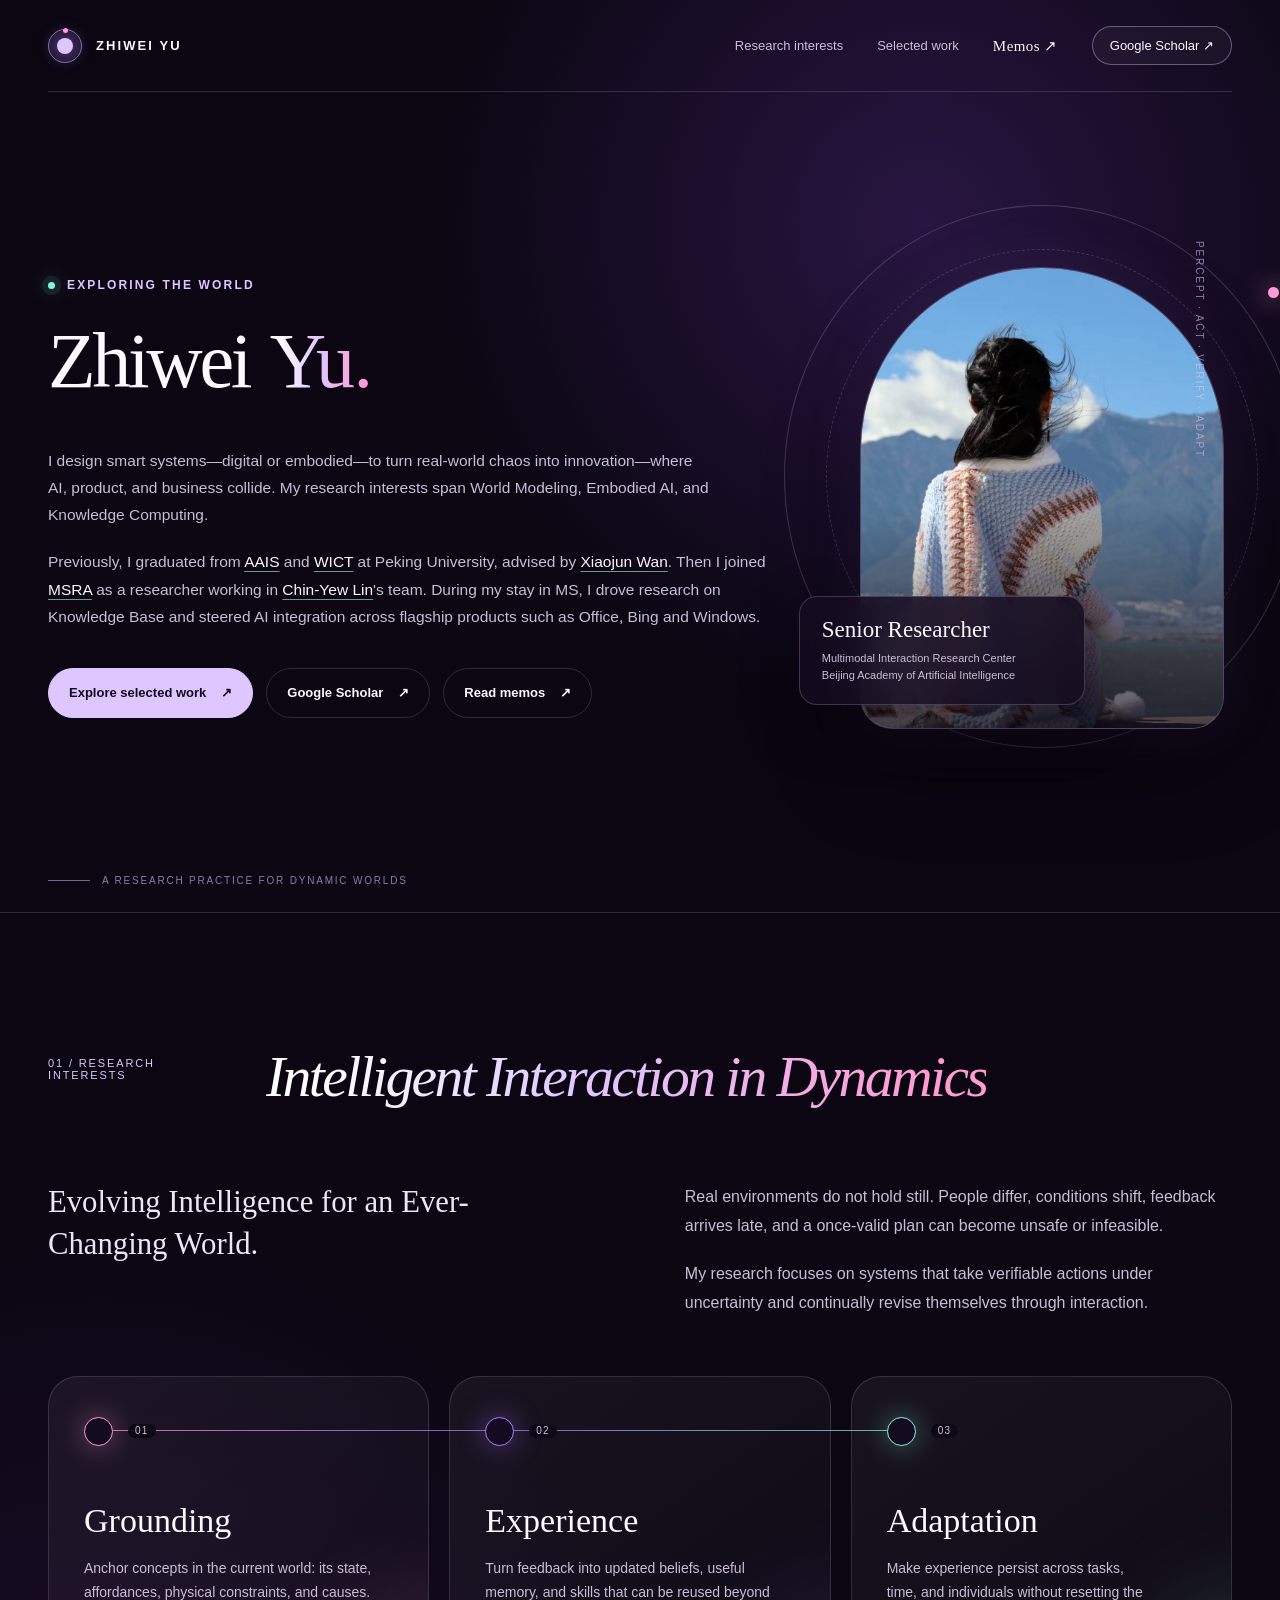
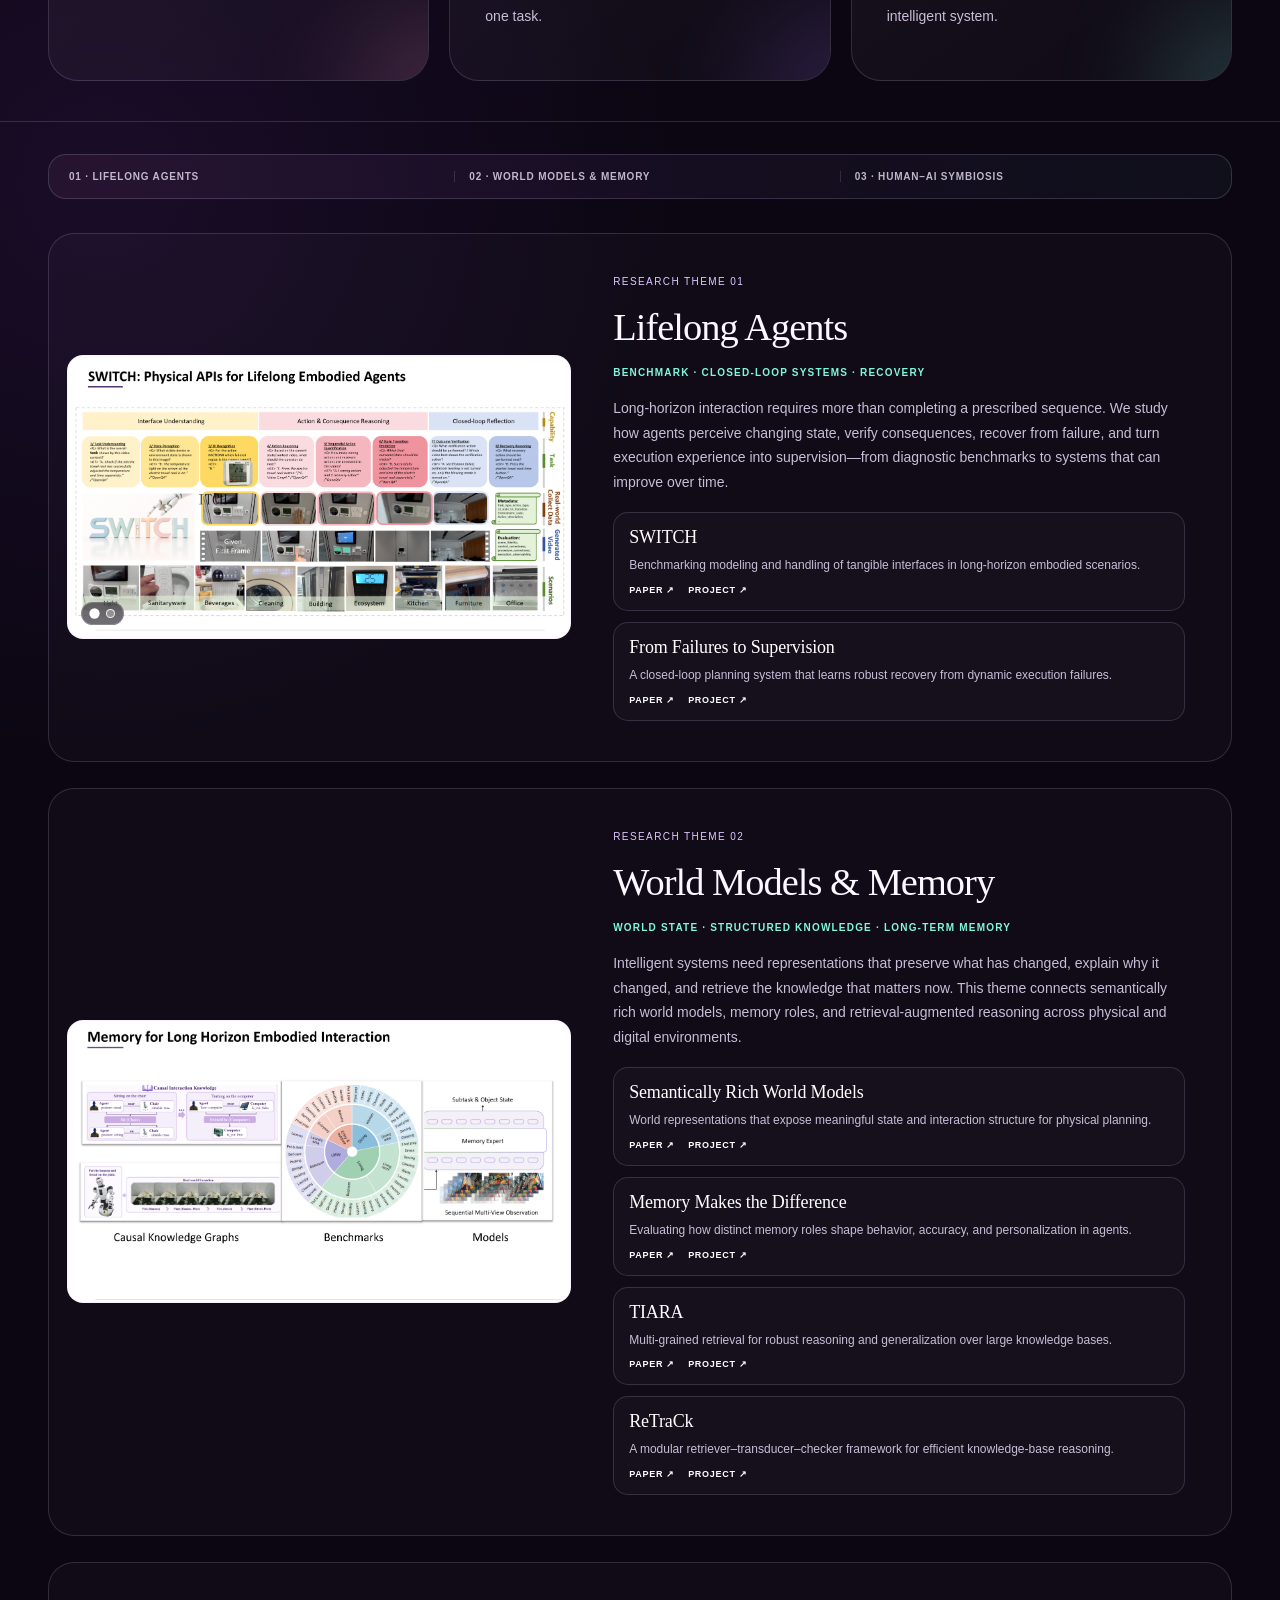
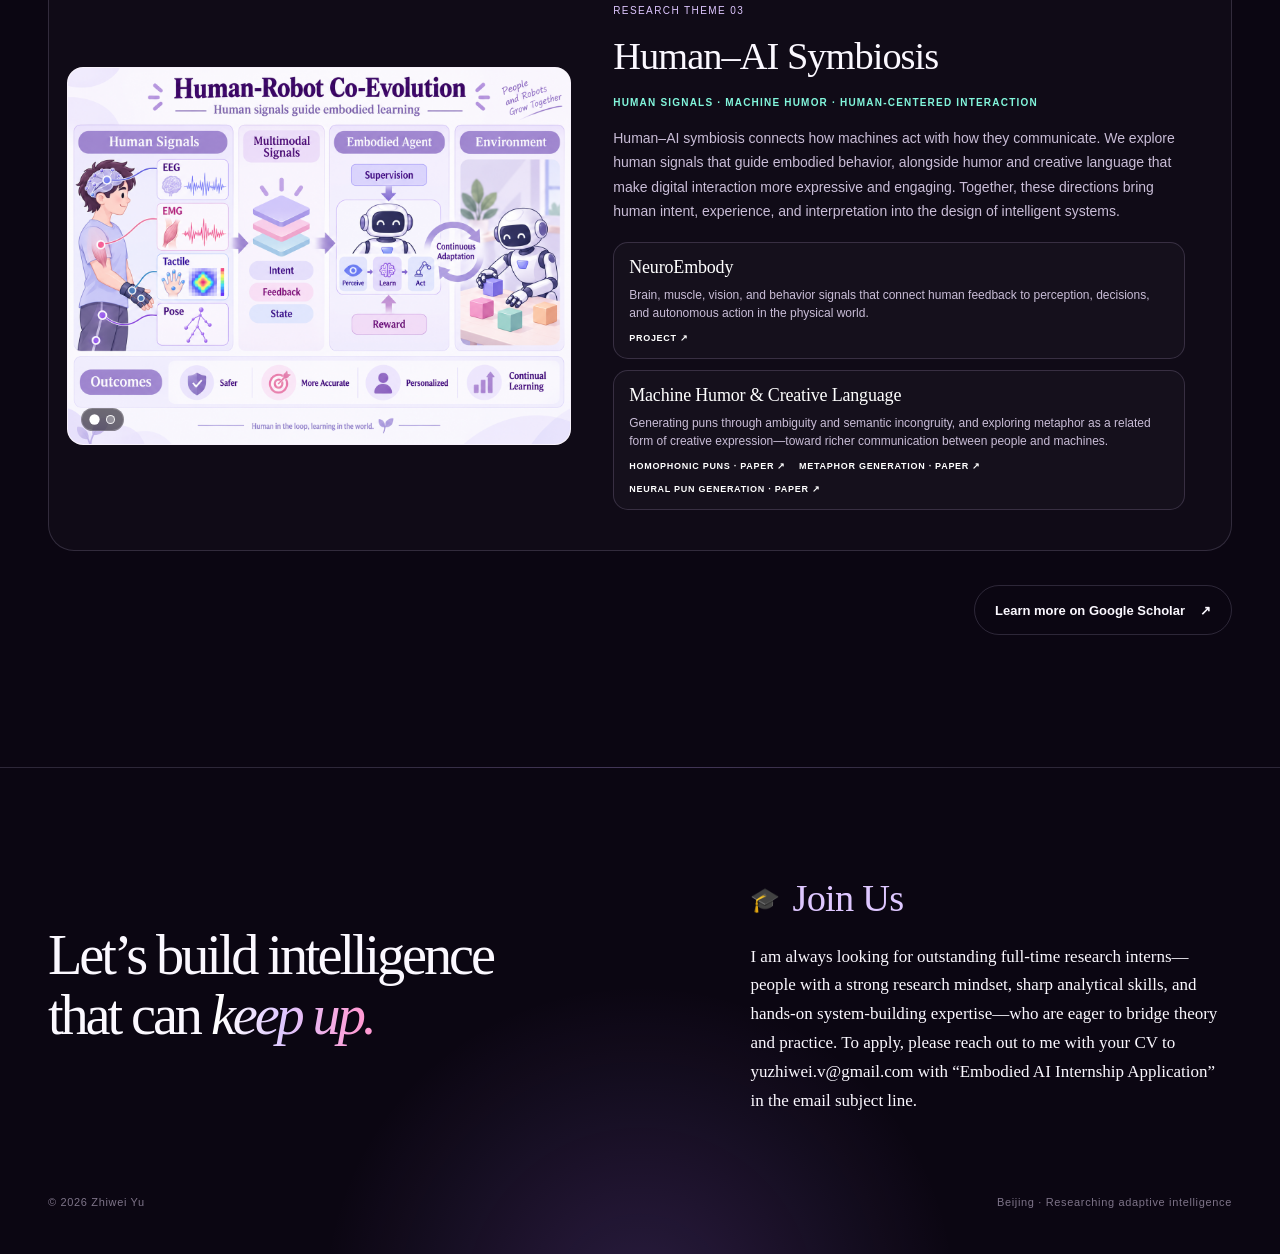
==== commit c55cd28c: "a new version" ====
--- a/index.html
+++ b/index.html
@@ -1,174 +1,425 @@
-<!DOCTYPE html>
+<!doctype html>
 <html lang="en">
-
-<head>
-    <meta charset="UTF-8">
-    <meta name="viewport" content="width=device-width, initial-scale=1.0">
-    <title>Zhiwei - Exploring the World </title>
-    <link rel="stylesheet" href="css/style.css">
-</head>
-
-<body>
-    <!-- Scroll Progress -->
-    <div class="scroll-progress" id="scrollProgress"></div>
-
-    <!-- Navigation -->
-    <nav class="navbar">
-        <div class="nav-container">
-            <a href="#home" class="logo">
-                <img src="images/My_Puppy.png" alt="Logo" class="logo-img">
-                <span>Zhiwei's Homepage</span>
+  <head>
+    <meta charset="utf-8" />
+    <meta name="viewport" content="width=device-width, initial-scale=1" />
+    <meta
+      name="description"
+      content="Zhiwei Yu studies closed-loop, long-horizon intelligent interaction through world models, embodied AI, memory, and adaptation."
+    />
+    <meta name="theme-color" content="#0b0612" />
+    <link rel="canonical" href="https://yuzhiwei-v.github.io/" />
+    <link rel="icon" type="image/svg+xml" href="data:image/svg+xml,%3Csvg xmlns='http://www.w3.org/2000/svg' viewBox='0 0 64 64'%3E%3Crect width='64' height='64' rx='18' fill='%230b0612'/%3E%3Ccircle cx='32' cy='32' r='18' fill='none' stroke='%23ad7bff' stroke-width='4'/%3E%3Ccircle cx='32' cy='32' r='7' fill='%2382f6dc'/%3E%3C/svg%3E" />
+    <link rel="stylesheet" href="./styles.css" />
+    <script src="./gallery.js" defer></script>
+    <meta property="og:type" content="website" />
+    <meta property="og:url" content="https://yuzhiwei-v.github.io/" />
+    <meta property="og:title" content="Zhiwei Yu · Intelligent Interaction in Dynamics" />
+    <meta
+      property="og:description"
+      content="Closed-loop intelligence for long-horizon interaction in changing environments."
+    />
+    <meta name="twitter:card" content="summary_large_image" />
+    <meta name="twitter:title" content="Zhiwei Yu · Intelligent Interaction in Dynamics" />
+    <meta
+      name="twitter:description"
+      content="Closed-loop intelligence for long-horizon interaction in changing environments."
+    />
+    <title>Zhiwei Yu · Intelligent Interaction in Dynamics</title>
+  </head>
+  <body>
+    <a class="skip-link" href="#main-content">Skip to content</a>
+    <div class="aurora" aria-hidden="true"></div>
+
+    <header class="site-header shell">
+      <nav class="nav" aria-label="Primary navigation">
+        <a class="brand" href="#top" aria-label="Zhiwei Yu home">
+          <span class="brand-orbit" aria-hidden="true"></span>
+          Zhiwei Yu
+        </a>
+        <div class="nav-links">
+          <a data-secondary href="#interests">Research interests</a>
+          <a data-secondary href="#work">Selected work</a>
+          <a class="memo-link" href="./memos/index.html">Memos <span aria-hidden="true">↗</span></a>
+          <a
+            class="scholar-link"
+            href="https://scholar.google.com/citations?user=h6rZDMkAAAAJ&hl=en"
+            target="_blank"
+            rel="noreferrer"
+          >
+            Google Scholar <span aria-hidden="true">↗</span>
+          </a>
+        </div>
+      </nav>
+    </header>
+
+    <main id="main-content">
+      <section class="hero shell" id="top">
+        <div class="hero-content">
+          <p class="eyebrow">
+            <span class="pulse" aria-hidden="true"></span>
+            Exploring the world
+          </p>
+          <h1>Zhiwei <em>Yu.</em></h1>
+          <div class="hero-about-copy">
+            <p>
+              I design smart systems—digital or embodied—to turn real-world chaos into innovation—where AI, product,
+              and business collide. My research interests span World Modeling, Embodied AI, and Knowledge Computing.
+            </p>
+            <p>
+              Previously, I graduated from
+              <a href="http://www.aais.pku.edu.cn/" target="_blank" rel="noreferrer">AAIS</a> and
+              <a href="https://www.wict.pku.edu.cn/" target="_blank" rel="noreferrer">WICT</a> at Peking University,
+              advised by <a href="https://wanxiaojun.github.io/" target="_blank" rel="noreferrer">Xiaojun Wan</a>.
+              Then I joined
+              <a href="https://www.microsoft.com/en-us/research/lab/microsoft-research-asia" target="_blank" rel="noreferrer">MSRA</a>
+              as a researcher working in
+              <a href="https://scholar.google.com/citations?hl=zh-CN&amp;user=cDF07aYAAAAJ&amp;view_op=list_works" target="_blank" rel="noreferrer">Chin-Yew Lin</a>'s
+              team. During my stay in MS, I drove research on Knowledge Base and steered AI integration across flagship
+              products such as Office, Bing and Windows.
+            </p>
+          </div>
+          <div class="hero-actions">
+            <a class="button button-primary" href="#work">
+              Explore selected work <span aria-hidden="true">↗</span>
             </a>
-            <div class="hamburger" id="hamburger">
-                <span></span>
-                <span></span>
-                <span></span>
+            <a
+              class="button"
+              href="https://scholar.google.com/citations?user=h6rZDMkAAAAJ&hl=en"
+              target="_blank"
+              rel="noreferrer"
+            >
+              Google Scholar <span aria-hidden="true">↗</span>
+            </a>
+            <a class="button" href="./memos/index.html">
+              Read memos <span aria-hidden="true">↗</span>
+            </a>
+          </div>
+        </div>
+
+        <div class="portrait-system">
+          <div class="portrait-halo" aria-hidden="true"></div>
+          <div class="portrait-frame">
+            <img src="./assets/images/zhiwei-world.jpg" alt="Zhiwei Yu looking toward a mountain landscape" />
+          </div>
+          <div class="identity-card">
+            <span class="identity-role">Senior Researcher</span>
+            <span>Multimodal Interaction Research Center</span>
+            <span>Beijing Academy of Artificial Intelligence</span>
+          </div>
+          <span class="trajectory-label" aria-hidden="true">Percept · Act · Verify · Adapt</span>
+        </div>
+        <p class="scroll-note">A research practice for dynamic worlds</p>
+      </section>
+
+      <section class="section" id="interests">
+        <div class="shell">
+          <div class="section-heading">
+            <p class="section-index">01 / Research interests</p>
+            <h2><em>Intelligent Interaction in Dynamics</em></h2>
+          </div>
+
+          <div class="thesis-intro">
+            <p class="thesis-lead">
+              Evolving Intelligence for an Ever-Changing World.
+            </p>
+            <div class="thesis-copy">
+              <p>
+                Real environments do not hold still. People differ, conditions shift, feedback arrives late, and a
+                once-valid plan can become unsafe or infeasible.
+              </p>
+              <p>
+                My research focuses on systems that take verifiable actions under uncertainty and continually revise
+                themselves through interaction.
+              </p>
             </div>
-            <ul class="nav-menu" id="navMenu">
-                <li><a href="#home">Home</a></li>
-                <li><a href="#about">About Me</a></li>
-                <li><a href="#publications">Publications</a></li>
-            </ul>
-        </div>
-    </nav>
-
-    <!-- Main Content -->
-    <div class="main-content">
-        <!-- Hero Section -->
-        <section id="home" class="hero">
-            <div class="hero-content">
-                <div class="profile-image">
-                    <img src="images/back.jpg" alt="Profile" class="profile-img">
-                </div>
-                <div class="hero-text">
-                    <h1>Zhiwei Yu</h1>
-                    <div class="title">Exploring the World</div>
-                    <div class="affiliation">Senior Researcher at Multimodal Interaction Research Center<br>Beijing Academy of Artificial Intelligence</div>
-                    <div class="contact-links">
-                        <a href="mailto:yuzhiwei.v@gmailcom" class="contact-link">Email</a>
-                        <a href="https://scholar.google.com/citations?user=h6rZDMkAAAAJ" class="contact-link">Google
-                            Scholar</a>
-                        <a href="https://github.com/yuzhiwei-v" class="contact-link">GitHub</a>
-                        <a href="https://www.semanticscholar.org/author/Zhiwei-Yu/2114173" class="contact-link">Semantic Scholar</a>
-                    </div>
-                </div>
+          </div>
+
+          <div class="interaction-loop" aria-label="Grounding, experience, and adaptation interaction loop">
+            <article class="pillar pillar-grounding">
+              <div class="node" aria-hidden="true"></div>
+              <span class="pillar-number">01</span>
+              <h3>Grounding</h3>
+              <p>Anchor concepts in the current world: its state, affordances, physical constraints, and causes.</p>
+            </article>
+            <article class="pillar pillar-experience">
+              <div class="node" aria-hidden="true"></div>
+              <span class="pillar-number">02</span>
+              <h3>Experience</h3>
+              <p>Turn feedback into updated beliefs, useful memory, and skills that can be reused beyond one task.</p>
+            </article>
+            <article class="pillar pillar-adaptation">
+              <div class="node" aria-hidden="true"></div>
+              <span class="pillar-number">03</span>
+              <h3>Adaptation</h3>
+              <p>Make experience persist across tasks, time, and individuals without resetting the intelligent system.</p>
+            </article>
+          </div>
+        </div>
+      </section>
+
+      <section class="section" id="work">
+        <div class="shell">
+          <div class="research-loop-strip" aria-label="Research themes">
+            <span>01 · Lifelong Agents</span>
+            <span>02 · World Models &amp; Memory</span>
+            <span>03 · Human–AI Symbiosis</span>
+          </div>
+
+          <div class="works-grid">
+            <article class="work-card work-card--clustered">
+              <div
+                class="work-media work-gallery"
+                data-gallery
+                role="region"
+                aria-roledescription="carousel"
+                aria-label="Lifelong Agents research visuals"
+              >
+                <div class="work-gallery-track" aria-live="polite">
+                  <figure class="work-slide" id="switch-slide-1">
+                    <img
+                      class="demo-image"
+                      src="./assets/images/work-switch.png"
+                      alt="SWITCH benchmark spanning interface understanding, action reasoning, verification, and recovery"
+                      loading="lazy"
+                    />
+                  </figure>
+                  <figure class="work-slide" id="switch-slide-2" hidden>
+                    <img
+                      class="demo-image"
+                      src="./assets/images/work-switch-long-horizon-planning.png"
+                      alt="Robust long-horizon embodied planning through memory, DynamicEnvPlan, and recovery supervision"
+                      loading="lazy"
+                    />
+                  </figure>
+                </div>
+                <div class="work-gallery-dots" role="group" aria-label="Choose a Lifelong Agents visual">
+                  <button
+                    class="work-gallery-dot is-active"
+                    type="button"
+                    aria-label="Show Lifelong Agents visual 1 of 2"
+                    aria-controls="switch-slide-1"
+                    aria-current="true"
+                  ></button>
+                  <button
+                    class="work-gallery-dot"
+                    type="button"
+                    aria-label="Show Lifelong Agents visual 2 of 2"
+                    aria-controls="switch-slide-2"
+                  ></button>
+                </div>
+              </div>
+              <div class="work-content">
+                <p class="work-meta">Research theme 01</p>
+                <h3>Lifelong Agents</h3>
+                <p class="work-phase">Benchmark · Closed-loop systems · Recovery</p>
+                <p class="work-description">
+                  Long-horizon interaction requires more than completing a prescribed sequence. We study how agents
+                  perceive changing state, verify consequences, recover from failure, and turn execution experience into
+                  supervision—from diagnostic benchmarks to systems that can improve over time.
+                </p>
+
+                <div class="work-cluster-list">
+                  <section class="work-cluster-item" aria-labelledby="switch-title">
+                    <div class="work-cluster-head">
+                      <h4 id="switch-title">SWITCH</h4>
+                      <span class="work-publication-status">v0 · ICLR 2026 Lifelong Agents</span>
+                      <span class="work-publication-status">v1 · EMNLP 2026</span>
+                    </div>
+                    <p>Benchmarking modeling and handling of tangible interfaces in long-horizon embodied scenarios.</p>
+                    <div class="work-cluster-links">
+                      <a href="https://arxiv.org/pdf/2511.17649" target="_blank" rel="noreferrer">Paper <span aria-hidden="true">↗</span></a>
+                      <a href="https://huggingface.co/datasets/BAAI-Agents/SWITCH" target="_blank" rel="noreferrer">Project <span aria-hidden="true">↗</span></a>
+                    </div>
+                  </section>
+
+                  <section class="work-cluster-item" aria-labelledby="dynamicenvplan-title">
+                    <div class="work-cluster-head">
+                      <h4 id="dynamicenvplan-title">From Failures to Supervision</h4>
+                      <span class="work-publication-status">Under review</span>
+                    </div>
+                    <p>A closed-loop planning system that learns robust recovery from dynamic execution failures.</p>
+                    <div class="work-cluster-links">
+                      <a href="https://arxiv.org/pdf/2608.00613" target="_blank" rel="noreferrer">Paper <span aria-hidden="true">↗</span></a>
+                      <a href="https://github.com/yuzhiwei-v/DynamicEnvPlan-for-Robust-Long-Horizon-Embodied-Planning" target="_blank" rel="noreferrer">Project <span aria-hidden="true">↗</span></a>
+                    </div>
+                  </section>
+                </div>
+              </div>
+            </article>
+
+            <article class="work-card work-card--clustered">
+              <div class="work-media work-gallery">
+                <div class="work-gallery-track">
+                  <figure class="work-slide" id="memory-slide-1">
+                    <img
+                      class="demo-image"
+                      src="./assets/images/work-memory.png"
+                      alt="Memory for long-horizon embodied interaction across causal knowledge graphs, benchmarks, and models"
+                      loading="lazy"
+                    />
+                  </figure>
+                </div>
+              </div>
+              <div class="work-content">
+                <p class="work-meta">Research theme 02</p>
+                <h3>World Models &amp; Memory</h3>
+                <p class="work-phase">World state · Structured knowledge · Long-term memory</p>
+                <p class="work-description">
+                  Intelligent systems need representations that preserve what has changed, explain why it changed, and
+                  retrieve the knowledge that matters now. This theme connects semantically rich world models, memory
+                  roles, and retrieval-augmented reasoning across physical and digital environments.
+                </p>
+
+                <div class="work-cluster-list">
+                  <section class="work-cluster-item" aria-labelledby="world-model-title">
+                    <div class="work-cluster-head">
+                      <h4 id="world-model-title">Semantically Rich World Models</h4>
+                      <span class="work-publication-status">Under review · ICLR 2027</span>
+                    </div>
+                    <p>World representations that expose meaningful state and interaction structure for physical planning.</p>
+                    <div class="work-cluster-links">
+                      <a href="https://arxiv.org/pdf/2608.22294" target="_blank" rel="noreferrer">Paper <span aria-hidden="true">↗</span></a>
+                      <a href="https://calebcheng819.github.io/SR-WM-Project-Page/" target="_blank" rel="noreferrer">Project <span aria-hidden="true">↗</span></a>
+                    </div>
+                  </section>
+
+                  <section class="work-cluster-item" aria-labelledby="memory-roles-title">
+                    <div class="work-cluster-head">
+                      <h4 id="memory-roles-title">Memory Makes the Difference</h4>
+                      <span class="work-publication-status">EMNLP 2026 · GLM Workshop</span>
+                    </div>
+                    <p>Evaluating how distinct memory roles shape behavior, accuracy, and personalization in agents.</p>
+                    <div class="work-cluster-links">
+                      <a href="https://arxiv.org/pdf/2606.25361" target="_blank" rel="noreferrer">Paper <span aria-hidden="true">↗</span></a>
+                      <a href="https://github.com/audreycs/MemoryEffect" target="_blank" rel="noreferrer">Project <span aria-hidden="true">↗</span></a>
+                    </div>
+                  </section>
+
+                  <section class="work-cluster-item" aria-labelledby="tiara-title">
+                    <div class="work-cluster-head">
+                      <h4 id="tiara-title">TIARA</h4>
+                      <span class="work-publication-status">EMNLP 2022</span>
+                    </div>
+                    <p>Multi-grained retrieval for robust reasoning and generalization over large knowledge bases.</p>
+                    <div class="work-cluster-links">
+                      <a href="https://aclanthology.org/2022.emnlp-main.555/" target="_blank" rel="noreferrer">Paper <span aria-hidden="true">↗</span></a>
+                      <a href="https://github.com/microsoft/KC/tree/main/papers/TIARA" target="_blank" rel="noreferrer">Project <span aria-hidden="true">↗</span></a>
+                    </div>
+                  </section>
+
+                  <section class="work-cluster-item" aria-labelledby="retrack-title">
+                    <div class="work-cluster-head">
+                      <h4 id="retrack-title">ReTraCk</h4>
+                      <span class="work-publication-status">ACL-IJCNLP 2021 · Demo</span>
+                    </div>
+                    <p>A modular retriever–transducer–checker framework for efficient knowledge-base reasoning.</p>
+                    <div class="work-cluster-links">
+                      <a href="https://aclanthology.org/2021.acl-demo.39/" target="_blank" rel="noreferrer">Paper <span aria-hidden="true">↗</span></a>
+                      <a href="https://github.com/microsoft/KC/tree/main/papers/ReTraCk" target="_blank" rel="noreferrer">Project <span aria-hidden="true">↗</span></a>
+                    </div>
+                  </section>
+                </div>
+              </div>
+            </article>
+
+            <article class="work-card work-card--clustered">
+              <div class="work-media work-gallery work-gallery--symbiosis" data-gallery role="region" aria-roledescription="carousel" aria-label="Human–AI Symbiosis research visuals">
+                <div class="work-gallery-track" aria-live="polite">
+                  <figure class="work-slide" id="symbiosis-slide-1">
+                    <img
+                      class="demo-image"
+                      src="./assets/images/work-human-robot-co-evolution.png"
+                      alt="Human–robot co-evolution: EEG, EMG, tactile and pose signals guide embodied learning and continuous adaptation"
+                      loading="lazy"
+                    />
+                  </figure>
+                  <figure class="work-slide" id="symbiosis-slide-2" hidden>
+                    <img class="demo-image" src="./assets/images/work-machine-humor.png" alt="Machine humor under Human–AI Symbiosis: pun, metaphor, irony and homophonic rewriting through human creativity and AI augmentation" loading="lazy" />
+                  </figure>
+                </div>
+                <div class="work-gallery-dots" role="group" aria-label="Choose a Human–AI Symbiosis visual">
+                  <button class="work-gallery-dot is-active" type="button" aria-label="Show Human–Robot Co-Evolution" aria-controls="symbiosis-slide-1" aria-current="true"></button>
+                  <button class="work-gallery-dot" type="button" aria-label="Show Machine Humor" aria-controls="symbiosis-slide-2"></button>
+                </div>
+              </div>
+              <div class="work-content">
+                <p class="work-meta">Research theme 03</p>
+                <h3>Human–AI Symbiosis</h3>
+                <p class="work-phase">Human signals · Machine humor · Human-centered interaction</p>
+                <p class="work-description">
+                  Human–AI symbiosis connects how machines act with how they communicate. We explore human signals
+                  that guide embodied behavior, alongside humor and creative language that make digital interaction
+                  more expressive and engaging. Together, these directions bring human intent, experience, and
+                  interpretation into the design of intelligent systems.
+                </p>
+
+                <div class="work-cluster-list">
+                  <section class="work-cluster-item" aria-labelledby="neuroembody-title">
+                    <div class="work-cluster-head">
+                      <h4 id="neuroembody-title">NeuroEmbody</h4>
+                      <span class="work-publication-status">Ongoing</span>
+                    </div>
+                    <p>Brain, muscle, vision, and behavior signals that connect human feedback to perception, decisions,
+                      and autonomous action in the physical world.</p>
+                    <div class="work-cluster-links">
+                      <a href="https://braintoken.baai.ac.cn/dataset/NeuroEmbody_A_Large_Scale_Embodied_Multimodal_Dataset_of_Brain_Muscle_Vision_and_Behavior" target="_blank" rel="noreferrer">Project <span aria-hidden="true">↗</span></a>
+                    </div>
+                  </section>
+                  <section class="work-cluster-item" aria-labelledby="machine-humor-title">
+                    <div class="work-cluster-head">
+                      <h4 id="machine-humor-title">Machine Humor &amp; Creative Language</h4>
+                    </div>
+                    <p>Generating puns through ambiguity and semantic incongruity, and exploring metaphor as a related
+                      form of creative expression—toward richer communication between people and machines.</p>
+                    <div class="work-cluster-links">
+                      <a href="https://aclanthology.org/2020.emnlp-main.229/" target="_blank" rel="noreferrer" title="Homophonic Pun Generation with Lexically Constrained Rewriting">Homophonic Puns · Paper <span aria-hidden="true">↗</span></a>
+                      <a href="https://aclanthology.org/N19-1092/" target="_blank" rel="noreferrer" title="How to Avoid Sentences Spelling Boring? Towards a Neural Approach to Unsupervised Metaphor Generation">Metaphor Generation · Paper <span aria-hidden="true">↗</span></a>
+                      <a href="https://aclanthology.org/P18-1153/" target="_blank" rel="noreferrer" title="A Neural Approach to Pun Generation">Neural Pun Generation · Paper <span aria-hidden="true">↗</span></a>
+                    </div>
+                  </section>
+                </div>
+              </div>
+            </article>
+          </div>
+
+          <div class="work-more">
+            <a
+              class="button"
+              href="https://scholar.google.com/citations?user=h6rZDMkAAAAJ&hl=en"
+              target="_blank"
+              rel="noreferrer"
+            >
+              Learn more on Google Scholar <span aria-hidden="true">↗</span>
+            </a>
+          </div>
+        </div>
+      </section>
+
+    </main>
+
+    <footer id="contact">
+      <div class="shell">
+        <div class="footer-call">
+          <h2>Let’s build intelligence that can <em>keep up.</em></h2>
+          <section class="join-us" aria-labelledby="join-us-title">
+            <div class="join-us-heading">
+              <span aria-hidden="true">🎓</span>
+              <h2 id="join-us-title">Join Us</h2>
             </div>
-        </section>
-
-        <!-- About Section -->
-        <section id="about" class="section about">
-            <h2 class="section-title">About Me</h2>
-            <div class="about-text">
-                I design smart systems—digital or embodied— to turn real-world chaos into innovation—where AI,
-                product, and business collide. My research interests span World Modeling, Embodied AI, and Knowledge Computing. My recent focus is Generalizable Embodied AI, investigating adaptive strategies for continual learning in 
-dynamic and evolving environments.
-                <br><br>
-                Previously, I graduated from <a href="http://www.aais.pku.edu.cn/">AAIS</a> and <a href="https://www.wict.pku.edu.cn/">WICT</a> 
-                at Peking University, advised by <a href="https://wanxiaojun.github.io/">Xiaojun Wan</a>. Then I joined <a href="https://www.microsoft.com/en-us/research/lab/microsoft-research-asia">MSRA</a> as a researacher working in  <a href="https://scholar.google.com/citations?hl=zh-CN&user=cDF07aYAAAAJ&view_op=list_works">Chin-Yew Lin</a>'s team. During my stay in MS, I drove research on Knowledge Base and steered AI integration across flagship products such as Office, Bing and Windows.
-            </div>
-        </section>
-
-        <!-- Publications Section -->
-        <section id="publications" class="section publications">
-            <h2 class="section-title">Selected Work</h2>
-
-            <div class="publications-container">
-                <div class="publication-item">
-                    <div class="pub-title">TIARA: Multi-grained Retrieval for Robust Question Answering over Large
-                        Knowledge Bases</div>
-                    <div class="pub-abstract">
-                        Pre-trained language models (PLMs) have shown their effectiveness in multiple scenarios.
-                        However, KBQA remains challenging, especially regarding coverage and generalization settings.
-                        This is due to two main factors: i) understanding the semantics of both questions and relevant
-                        knowledge from the KB; ii) generating executable logical forms with both semantic and syntactic
-                        correctness. In this paper, we present a new KBQA model, TIARA, which addresses those issues by
-                        applying multi-grained retrieval to help the PLM focus on the most relevant KB contexts, viz.,
-                        entities, exemplary logical forms, and schema items. Moreover, constrained decoding is used to
-                        control the output space and reduce generation errors. Experiments over important benchmarks
-                        demonstrate the effectiveness of our approach. TIARA outperforms previous SOTA, including those
-                        using PLMs or oracle entity annotations, by at least 4.1 and 1.1 F1 points on GrailQA and
-                        WebQuestionsSP, respectively.
-                    </div>
-                    <div class="pub-venue">EMNLP, 2022</div>
-                    <div class="pub-links">
-                        <a href="https://arxiv.org/abs/2210.12925" class="pub-link">Paper</a>
-                        <a href="https://github.com/microsoft/KC/tree/main/papers/TIARA" class="pub-link">Code</a>
-                    </div>
-                </div>
-
-                <div class="publication-item">
-                    <div class="pub-title">ReTraCk: A Flexible and Efficient Framework for Knowledge Base Question
-                        Answering</div>
-                    <div class="pub-abstract">
-                        We present Retriever-Transducer-Checker (ReTraCk), a neural semantic parsing framework for large
-                        scale knowledge base question answering (KBQA). ReTraCk is designed as a modular framework to
-                        maintain high flexibility. It includes a retriever to retrieve relevant KB items efficiently, a
-                        transducer to generate logical form with syntax correctness guarantees and a checker to improve
-                        transduction procedure. ReTraCk is ranked at top1 overall performance on the GrailQA leaderboard
-                        and obtains highly competitive performance on the typical WebQuestionsSP benchmark. Our system
-                        can interact with users timely, demonstrating the efficiency of the proposed framework.
-                    </div>
-                    <div class="pub-venue">ACL, 2021</div>
-                    <div class="pub-links">
-                        <a href="https://aclanthology.org/2021.acl-demo.39/" class="pub-link">Paper</a>
-                        <a href="https://github.com/microsoft/KC/tree/main/papers/ReTraCk" class="pub-link">Code</a>
-                    </div>
-                </div>
-
-                <div class="publication-item">
-                    <div class="pub-title">A Neural Approach to Pun Generation</div>
-                    <div class="pub-abstract">
-                        Automatic pun generation is an interesting and challenging text generation task. Previous
-                        efforts rely on templates or laboriously manually annotated pun datasets, which heavily
-                        constrains the quality and diversity of generated puns. Since sequence-to-sequence models
-                        provide an effective technique for text generation, it is promising to investigate these models
-                        on the pun generation task. In this paper, we propose neural network models for homographic pun
-                        generation, and they can generate puns without requiring any pun data for training. We first
-                        train a conditional neural language model from a general text corpus, and then generate puns
-                        from the language model with an elaborately designed decoding algorithm. Automatic and human
-                        evaluations show that our models are able to generate homographic puns of good readability and
-                        quality.
-                    </div>
-                    <div class="pub-venue">ACL, 2018</div>
-                    <div class="pub-links">
-                        <a href="https://aclanthology.org/P18-1153/" class="pub-link">Paper</a>
-                        <a href="https://github.com/ArleneYuZhiwei/Pun-Generation" class="pub-link">Code</a>
-                    </div>
-                </div>
-
-                <div class="learn-more-container">
-                    <a href="https://scholar.google.com/citations?view_op=list_works&hl=en&hl=en&user=h6rZDMkAAAAJ"
-                        class="learn-more-btn">Learn More</a>
-                </div>
-            </div>
-        </section>
-
-        <!-- Recruitment Section -->
-        <section class="section recruitment">
-            <h2 class="section-title">For Prospective Students</h2>
-            <div class="recruitment-content">
-                <p>I am always looking for motivated graduate students and postdocs to join my research group. If you
-                    are interested in machine learning research, please send me an email with your CV, research
-                    interests, and a brief description of your background.</p>
-            </div>
-        </section>
-
-        <!-- Contact Section -->
-        <section id="contact" class="footer">
-            <div class="section">
-                    <div class="hiring-info">
-                    <div class="hiring-title">🎓 Join Us</div>
-                    <div class="hiring-text">
-                        I am always looking for outstanding full-time research interns—people with a strong research
-                        mindset, sharp analytical skills, and hands-on system-building expertise—who are eager to bridge
-                        theory and practice. To apply, please reach out to me with your CV to yuzhiwei.v@gmail.com with "Embodied AI Internship Application" in the email subject line.
-                    </div>
-                </div>
-            </div>
-        </section>
-    </div>
-
-    <script src="js/script.js"></script>
-</body>
-
-</html>+            <p>
+              I am always looking for outstanding full-time research interns—people with a strong research mindset,
+              sharp analytical skills, and hands-on system-building expertise—who are eager to bridge theory and
+              practice. To apply, please reach out to me with your CV to yuzhiwei.v@gmail.com with
+              “Embodied AI Internship Application” in the email subject line.
+            </p>
+          </section>
+        </div>
+        <div class="footer-bottom">
+          <span>© 2026 Zhiwei Yu</span>
+          <span>Beijing · Researching adaptive intelligence</span>
+        </div>
+      </div>
+    </footer>
+  </body>
+</html>
--- a/styles.css
+++ b/styles.css
@@ -0,0 +1,1459 @@
+:root {
+  --ink: #0b0612;
+  --ink-soft: #150b21;
+  --surface: rgba(27, 15, 40, 0.72);
+  --line: rgba(225, 208, 255, 0.16);
+  --text: #fbf8ff;
+  --muted: #c9bdd7;
+  --violet: #ad7bff;
+  --lilac: #dec7ff;
+  --pink: #ff9bd4;
+  --mint: #82f6dc;
+  --serif: Georgia, "Times New Roman", serif;
+  --display-serif: "Palatino Linotype", "Book Antiqua", Palatino, Georgia, serif;
+  --sans: Inter, ui-sans-serif, -apple-system, BlinkMacSystemFont, "Segoe UI", sans-serif;
+}
+
+* {
+  box-sizing: border-box;
+}
+
+html {
+  scroll-behavior: smooth;
+  background: var(--ink);
+}
+
+body {
+  margin: 0;
+  min-width: 320px;
+  overflow-x: hidden;
+  color: var(--text);
+  background:
+    radial-gradient(circle at 72% 5%, rgba(145, 76, 235, 0.22), transparent 31rem),
+    radial-gradient(circle at 8% 40%, rgba(87, 40, 130, 0.2), transparent 36rem),
+    var(--ink);
+  font-family: var(--sans);
+  text-rendering: optimizeLegibility;
+}
+
+body::before {
+  position: fixed;
+  z-index: -3;
+  inset: 0;
+  content: "";
+  opacity: 0.24;
+  pointer-events: none;
+  background-image:
+    linear-gradient(rgba(255, 255, 255, 0.035) 1px, transparent 1px),
+    linear-gradient(90deg, rgba(255, 255, 255, 0.035) 1px, transparent 1px);
+  background-size: 72px 72px;
+  mask-image: linear-gradient(to bottom, #000, transparent 76%);
+}
+
+a {
+  color: inherit;
+}
+
+a:focus-visible {
+  outline: 2px solid var(--mint);
+  outline-offset: 4px;
+}
+
+.skip-link {
+  position: fixed;
+  z-index: 100;
+  top: 14px;
+  left: 14px;
+  transform: translateY(-160%);
+  padding: 10px 14px;
+  border-radius: 999px;
+  color: var(--ink);
+  background: var(--mint);
+  font-size: 13px;
+  font-weight: 700;
+  text-decoration: none;
+}
+
+.skip-link:focus {
+  transform: translateY(0);
+}
+
+.aurora {
+  position: fixed;
+  z-index: -2;
+  top: -18vh;
+  right: -12vw;
+  width: 58vw;
+  min-width: 520px;
+  aspect-ratio: 1;
+  border-radius: 50%;
+  opacity: 0.6;
+  filter: blur(22px);
+  pointer-events: none;
+  background: conic-gradient(
+    from 120deg,
+    transparent,
+    rgba(255, 155, 212, 0.12),
+    rgba(173, 123, 255, 0.16),
+    transparent 58%
+  );
+  animation: aurora-drift 18s ease-in-out infinite alternate;
+}
+
+.shell {
+  width: min(1420px, calc(100% - 96px));
+  margin: 0 auto;
+}
+
+.site-header {
+  position: relative;
+  z-index: 10;
+}
+
+.nav {
+  display: flex;
+  height: 92px;
+  align-items: center;
+  justify-content: space-between;
+  border-bottom: 1px solid var(--line);
+}
+
+.brand {
+  display: flex;
+  align-items: center;
+  gap: 14px;
+  color: var(--text);
+  font-size: 13px;
+  font-weight: 750;
+  letter-spacing: 0.16em;
+  text-decoration: none;
+  text-transform: uppercase;
+}
+
+.brand-orbit {
+  position: relative;
+  width: 34px;
+  height: 34px;
+  border: 1px solid rgba(222, 199, 255, 0.55);
+  border-radius: 50%;
+  box-shadow: inset 0 0 18px rgba(173, 123, 255, 0.16);
+}
+
+.brand-orbit::before,
+.brand-orbit::after {
+  position: absolute;
+  border-radius: 50%;
+  content: "";
+}
+
+.brand-orbit::before {
+  inset: 8px;
+  background: var(--lilac);
+  box-shadow: 0 0 18px var(--violet);
+}
+
+.brand-orbit::after {
+  top: -2px;
+  left: 14px;
+  width: 5px;
+  height: 5px;
+  background: var(--pink);
+}
+
+.nav-links {
+  display: flex;
+  align-items: center;
+  gap: 34px;
+}
+
+.nav-links a {
+  color: var(--muted);
+  font-size: 13px;
+  text-decoration: none;
+  transition: color 180ms ease, border-color 180ms ease, background 180ms ease;
+}
+
+.nav-links a:hover {
+  color: #fff;
+}
+
+.nav-links .scholar-link {
+  padding: 11px 17px;
+  border: 1px solid rgba(222, 199, 255, 0.38);
+  border-radius: 999px;
+  color: var(--text);
+  background: rgba(255, 255, 255, 0.035);
+}
+
+.nav-links .memo-link {
+  color: var(--text);
+  font-family: var(--display-serif);
+  font-size: 15px;
+  letter-spacing: 0.03em;
+}
+
+.nav-links .memo-link:hover {
+  color: var(--mint);
+}
+
+.nav-links .scholar-link:hover {
+  border-color: rgba(222, 199, 255, 0.62);
+  background: rgba(255, 255, 255, 0.06);
+}
+
+.hero {
+  position: relative;
+  display: grid;
+  min-height: 820px;
+  padding: 70px 0 78px;
+  grid-template-columns: minmax(0, 1.35fr) minmax(380px, 0.65fr);
+  align-items: center;
+  gap: 6vw;
+}
+
+.hero-content {
+  position: relative;
+  z-index: 1;
+}
+
+.hero h1 {
+  white-space: nowrap;
+}
+
+.eyebrow {
+  display: flex;
+  margin: 0 0 24px;
+  align-items: center;
+  gap: 12px;
+  color: var(--lilac);
+  font-size: 12px;
+  font-weight: 750;
+  letter-spacing: 0.18em;
+  text-transform: uppercase;
+}
+
+.pulse {
+  flex: 0 0 auto;
+  width: 7px;
+  height: 7px;
+  border-radius: 50%;
+  background: var(--mint);
+  box-shadow: 0 0 0 6px rgba(130, 246, 220, 0.08), 0 0 20px rgba(130, 246, 220, 0.8);
+  animation: pulse 2.8s ease-out infinite;
+}
+
+h1,
+h2,
+h3 {
+  overflow: visible;
+  overflow-wrap: break-word;
+  text-wrap: balance;
+}
+
+p {
+  text-wrap: pretty;
+}
+
+h1 {
+  max-width: 900px;
+  margin: 0;
+  font-family: var(--display-serif);
+  font-size: clamp(62px, 6.1vw, 104px);
+  font-weight: 400;
+  letter-spacing: -0.043em;
+  line-height: 1.08;
+  padding-block: 0.04em 0.12em;
+}
+
+.section-heading h2 em,
+.about-grid h2 em,
+.footer-call h2 em {
+  color: transparent;
+  background: linear-gradient(90deg, #fff 6%, var(--lilac) 44%, var(--pink) 92%);
+  background-clip: text;
+  -webkit-background-clip: text;
+  font-style: italic;
+}
+
+h1 em {
+  display: block;
+  margin-top: 0.08em;
+  color: transparent;
+  background: linear-gradient(90deg, #fff 6%, var(--lilac) 48%, var(--pink) 92%);
+  background-clip: text;
+  -webkit-background-clip: text;
+  font-size: 0.78em;
+  font-style: normal;
+  letter-spacing: -0.02em;
+  line-height: 1.12;
+  padding-bottom: 0.08em;
+}
+
+.hero h1 em {
+  display: inline;
+  margin: 0 0 0 0.06em;
+  font-size: 1em;
+  line-height: inherit;
+}
+
+.hero-about-copy {
+  max-width: 740px;
+  margin: 34px 0 0;
+}
+
+.hero-about-copy p {
+  margin: 0;
+  color: var(--muted);
+  font-size: 15.5px;
+  line-height: 1.75;
+}
+
+.hero-about-copy p + p {
+  margin-top: 20px;
+}
+
+.hero-about-copy a {
+  color: var(--text);
+  text-decoration-color: rgba(181, 255, 229, 0.58);
+  text-decoration-thickness: 1px;
+  text-underline-offset: 4px;
+  transition: color 180ms ease, text-decoration-color 180ms ease;
+}
+
+.hero-about-copy a:hover {
+  color: var(--mint);
+  text-decoration-color: var(--mint);
+}
+
+.hero-actions {
+  display: flex;
+  margin-top: 38px;
+  flex-wrap: wrap;
+  gap: 13px;
+}
+
+.button {
+  display: inline-flex;
+  min-height: 50px;
+  padding: 0 20px;
+  align-items: center;
+  gap: 15px;
+  border: 1px solid var(--line);
+  border-radius: 999px;
+  color: var(--text);
+  font-size: 13px;
+  font-weight: 700;
+  text-decoration: none;
+  transition: transform 180ms ease, background 180ms ease, border-color 180ms ease;
+}
+
+.button:hover {
+  transform: translateY(-2px);
+  border-color: rgba(222, 199, 255, 0.55);
+}
+
+.button-primary {
+  border-color: var(--lilac);
+  color: #12081e;
+  background: var(--lilac);
+}
+
+.portrait-system {
+  position: relative;
+  width: 100%;
+  max-width: 445px;
+  aspect-ratio: 0.79;
+  justify-self: end;
+}
+
+.portrait-halo,
+.portrait-halo::before,
+.portrait-halo::after {
+  position: absolute;
+  border: 1px solid rgba(222, 199, 255, 0.2);
+  border-radius: 50%;
+  content: "";
+}
+
+.portrait-halo {
+  inset: -11% -18% -2%;
+  animation: orbit 30s linear infinite;
+}
+
+.portrait-halo::before {
+  inset: 8%;
+  border-style: dashed;
+}
+
+.portrait-halo::after {
+  top: 15%;
+  right: 4%;
+  width: 11px;
+  height: 11px;
+  border: 0;
+  background: var(--pink);
+  box-shadow: 0 0 26px var(--pink);
+}
+
+.portrait-frame {
+  position: absolute;
+  inset: 2%;
+  overflow: hidden;
+  border: 1px solid rgba(235, 224, 255, 0.24);
+  border-radius: 225px 225px 40px 40px;
+  background: #241334;
+  box-shadow: 0 36px 90px rgba(0, 0, 0, 0.44), 0 0 60px rgba(173, 123, 255, 0.12);
+}
+
+.portrait-frame::after {
+  position: absolute;
+  inset: 0;
+  content: "";
+  pointer-events: none;
+  background: linear-gradient(to top, rgba(11, 6, 18, 0.7), transparent 48%);
+}
+
+.portrait-frame img {
+  width: 100%;
+  height: 100%;
+  object-fit: cover;
+  object-position: 55% center;
+  filter: saturate(0.84) contrast(1.05);
+}
+
+.identity-card {
+  position: absolute;
+  z-index: 2;
+  bottom: 7%;
+  left: -14%;
+  display: flex;
+  width: 286px;
+  padding: 20px 22px;
+  flex-direction: column;
+  border: 1px solid rgba(222, 199, 255, 0.22);
+  border-radius: 18px;
+  color: var(--muted);
+  background: rgba(21, 11, 33, 0.84);
+  box-shadow: 0 20px 55px rgba(0, 0, 0, 0.35);
+  backdrop-filter: blur(15px);
+  font-size: 11px;
+  line-height: 1.55;
+}
+
+.identity-role {
+  margin-bottom: 7px;
+  color: var(--text);
+  font-family: var(--serif);
+  font-size: 23px;
+  line-height: 1.1;
+}
+
+.trajectory-label {
+  position: absolute;
+  top: 18%;
+  right: -20%;
+  transform: rotate(90deg);
+  color: rgba(222, 199, 255, 0.6);
+  font-size: 10px;
+  letter-spacing: 0.19em;
+  text-transform: uppercase;
+}
+
+.scroll-note {
+  position: absolute;
+  bottom: 26px;
+  left: 0;
+  display: flex;
+  margin: 0;
+  align-items: center;
+  gap: 12px;
+  color: rgba(222, 199, 255, 0.62);
+  font-size: 10px;
+  letter-spacing: 0.18em;
+  text-transform: uppercase;
+}
+
+.scroll-note::before {
+  width: 42px;
+  height: 1px;
+  content: "";
+  background: rgba(222, 199, 255, 0.5);
+}
+
+.section {
+  padding: 132px 0;
+  border-top: 1px solid var(--line);
+}
+
+#interests {
+  padding-bottom: 40px;
+}
+
+#work {
+  padding-top: 32px;
+}
+
+#work .research-loop-strip {
+  margin-top: 0;
+}
+
+.section-heading {
+  display: grid;
+  margin-bottom: 68px;
+  grid-template-columns: 220px 1fr;
+  gap: 34px;
+}
+
+.section-index {
+  margin: 0;
+  padding-top: 12px;
+  color: var(--lilac);
+  font-size: 11px;
+  letter-spacing: 0.17em;
+  text-transform: uppercase;
+}
+
+.section-heading h2,
+.about-grid h2 {
+  max-width: 980px;
+  margin: 0;
+  font-family: var(--serif);
+  font-size: clamp(44px, 5vw, 76px);
+  font-weight: 400;
+  letter-spacing: -0.045em;
+  line-height: 1.12;
+  padding-bottom: 0.08em;
+}
+
+#interests .section-heading {
+  grid-template-columns: 190px minmax(0, 1fr);
+  gap: 28px;
+}
+
+#interests .section-heading h2 {
+  max-width: none;
+  font-size: clamp(38px, 4.5vw, 68px);
+  white-space: nowrap;
+}
+
+.thesis-intro {
+  display: grid;
+  margin-bottom: 58px;
+  grid-template-columns: 1fr 1fr;
+  gap: 7vw;
+}
+
+.thesis-lead {
+  margin: 0;
+  color: #eee5f8;
+  font-family: var(--serif);
+  font-size: clamp(26px, 2.4vw, 34px);
+  line-height: 1.35;
+}
+
+.thesis-copy p,
+.about-copy > p {
+  margin: 0;
+  color: var(--muted);
+  font-size: 16px;
+  line-height: 1.82;
+}
+
+.about-copy a {
+  color: var(--text);
+  text-decoration-color: rgba(181, 255, 229, 0.58);
+  text-decoration-thickness: 1px;
+  text-underline-offset: 4px;
+  transition: color 180ms ease, text-decoration-color 180ms ease;
+}
+
+.about-copy a:hover {
+  color: var(--mint);
+  text-decoration-color: var(--mint);
+}
+
+.thesis-copy p + p,
+.about-copy > p + p {
+  margin-top: 19px;
+}
+
+.interaction-loop {
+  position: relative;
+  display: grid;
+  grid-template-columns: repeat(3, 1fr);
+  gap: 20px;
+}
+
+.interaction-loop::before {
+  position: absolute;
+  z-index: 1;
+  top: 54.5px;
+  right: calc(33.333333% - 62.833px);
+  left: 49.5px;
+  height: 1px;
+  content: "";
+  pointer-events: none;
+  opacity: 0.72;
+  background: linear-gradient(90deg, var(--pink), var(--violet), var(--mint));
+}
+
+.pillar {
+  --accent: var(--violet);
+  position: relative;
+  overflow: hidden;
+  min-height: 305px;
+  padding: 40px 35px 34px;
+  border: 1px solid var(--line);
+  border-radius: 30px;
+  background: linear-gradient(145deg, rgba(255, 255, 255, 0.055), rgba(255, 255, 255, 0.018));
+  transition: transform 220ms ease, border-color 220ms ease;
+}
+
+.pillar:hover {
+  transform: translateY(-7px);
+  border-color: rgba(222, 199, 255, 0.42);
+}
+
+.pillar::after {
+  position: absolute;
+  right: -105px;
+  bottom: -105px;
+  width: 180px;
+  height: 180px;
+  border-radius: 50%;
+  content: "";
+  opacity: 0.2;
+  background: var(--accent);
+  filter: blur(55px);
+}
+
+.pillar-grounding {
+  --accent: var(--pink);
+}
+
+.pillar-experience {
+  --accent: var(--violet);
+}
+
+.pillar-adaptation {
+  --accent: var(--mint);
+}
+
+.node {
+  position: relative;
+  z-index: 2;
+  width: 29px;
+  height: 29px;
+  margin-bottom: 56px;
+  border: 1px solid var(--accent);
+  border-radius: 50%;
+  background: var(--ink-soft);
+  box-shadow: 0 0 28px color-mix(in srgb, var(--accent) 42%, transparent);
+}
+
+.pillar-number {
+  position: absolute;
+  z-index: 2;
+  top: 47px;
+  left: 79px;
+  padding: 1px 7px 2px;
+  border-radius: 999px;
+  color: var(--muted);
+  background: rgba(13, 8, 21, 0.94);
+  font-size: 10px;
+  letter-spacing: 0.12em;
+}
+
+.pillar h3 {
+  margin: 0 0 16px;
+  font-family: var(--serif);
+  font-size: 34px;
+  font-weight: 400;
+}
+
+.pillar p {
+  max-width: 350px;
+  margin: 0;
+  color: var(--muted);
+  font-size: 14px;
+  line-height: 1.72;
+}
+
+.research-loop-strip {
+  display: grid;
+  margin: -24px 0 34px;
+  padding: 16px 20px;
+  grid-template-columns: repeat(3, 1fr);
+  gap: 14px;
+  border: 1px solid rgba(222, 199, 255, 0.18);
+  border-radius: 18px;
+  color: rgba(238, 229, 248, 0.78);
+  background: linear-gradient(90deg, rgba(255, 155, 212, 0.055), rgba(173, 123, 255, 0.065), rgba(130, 246, 220, 0.045));
+  font-size: 10px;
+  font-weight: 700;
+  letter-spacing: 0.08em;
+  text-transform: uppercase;
+}
+
+.research-loop-strip span + span {
+  padding-left: 14px;
+  border-left: 1px solid rgba(222, 199, 255, 0.16);
+}
+
+.works-grid {
+  display: grid;
+  grid-template-columns: 1fr;
+  gap: 26px;
+}
+
+.work-card {
+  display: grid;
+  min-height: 360px;
+  padding: 18px;
+  grid-template-columns: minmax(380px, 44%) 1fr;
+  gap: 42px;
+  border: 1px solid var(--line);
+  border-radius: 26px;
+  background: rgba(255, 255, 255, 0.024);
+  transition: transform 220ms ease, background 220ms ease, border-color 220ms ease;
+}
+
+.work-card:hover {
+  transform: translateY(-4px);
+  border-color: rgba(222, 199, 255, 0.32);
+  background: rgba(255, 255, 255, 0.043);
+}
+
+.work-card--clustered .work-media {
+  padding-top: 0;
+  align-self: center;
+}
+
+.work-media {
+  position: relative;
+  display: flex;
+  min-width: 0;
+  align-items: center;
+}
+
+.work-gallery {
+  display: block;
+  align-self: center;
+}
+
+.work-gallery-track {
+  position: relative;
+  width: 100%;
+  aspect-ratio: 16 / 9;
+  overflow: hidden;
+  border: 1px solid rgba(222, 199, 255, 0.2);
+  border-radius: 16px;
+  background: #fdfcfb;
+}
+
+.work-slide {
+  position: absolute;
+  inset: 0;
+  margin: 0;
+}
+
+.work-gallery--symbiosis .work-gallery-track {
+  aspect-ratio: 4 / 3;
+}
+
+.work-slide[hidden] {
+  display: none;
+}
+
+.work-gallery .demo-image {
+  width: 100%;
+  height: 100%;
+  aspect-ratio: auto;
+  border: 0;
+  border-radius: 0;
+  object-fit: contain;
+}
+
+.work-gallery .demo-image--feedback-detail {
+  transform: scale(1.6);
+  transform-origin: 50% 36%;
+}
+
+.work-gallery-dots {
+  position: absolute;
+  z-index: 2;
+  left: 14px;
+  bottom: 14px;
+  display: flex;
+  padding: 6px 8px;
+  align-items: center;
+  gap: 7px;
+  border: 1px solid rgba(255, 255, 255, 0.18);
+  border-radius: 999px;
+  background: rgba(11, 6, 18, 0.58);
+  backdrop-filter: blur(8px);
+}
+
+.work-gallery-dot {
+  width: 9px;
+  height: 9px;
+  padding: 0;
+  border: 1px solid rgba(255, 255, 255, 0.9);
+  border-radius: 50%;
+  background: rgba(255, 255, 255, 0.28);
+  cursor: pointer;
+  transition: transform 160ms ease, background 160ms ease;
+}
+
+.work-gallery-dot:hover {
+  background: rgba(255, 255, 255, 0.68);
+}
+
+.work-gallery-dot.is-active {
+  transform: scale(1.14);
+  background: #fff;
+}
+
+.work-gallery-dot:focus-visible {
+  outline: 2px solid var(--mint);
+  outline-offset: 3px;
+}
+
+.demo-placeholder,
+.demo-video,
+.demo-image {
+  width: 100%;
+  aspect-ratio: 16 / 9;
+  align-self: center;
+  border: 1px solid rgba(222, 199, 255, 0.2);
+  border-radius: 16px;
+  background: #100918;
+}
+
+.demo-video,
+.demo-image {
+  display: block;
+  object-fit: contain;
+}
+
+.demo-image {
+  background: #fdfcfb;
+}
+
+.demo-placeholder {
+  position: relative;
+  display: grid;
+  overflow: hidden;
+  place-items: center;
+  background:
+    radial-gradient(circle at 68% 35%, rgba(173, 123, 255, 0.32), transparent 28%),
+    linear-gradient(135deg, #261339, #100918);
+}
+
+.demo-placeholder::before {
+  position: absolute;
+  inset: 0;
+  content: "";
+  background-image:
+    linear-gradient(rgba(255, 255, 255, 0.06) 1px, transparent 1px),
+    linear-gradient(90deg, rgba(255, 255, 255, 0.06) 1px, transparent 1px);
+  background-size: 20px 20px;
+  mask-image: linear-gradient(135deg, #000, transparent);
+}
+
+.demo-orbit {
+  position: absolute;
+  width: 80%;
+  aspect-ratio: 1;
+  border: 1px solid rgba(222, 199, 255, 0.18);
+  border-radius: 50%;
+  animation: orbit 22s linear infinite;
+}
+
+.demo-orbit::after {
+  position: absolute;
+  top: 17%;
+  right: 7%;
+  width: 6px;
+  height: 6px;
+  border-radius: 50%;
+  content: "";
+  background: var(--pink);
+  box-shadow: 0 0 14px var(--pink);
+}
+
+.play-button {
+  position: relative;
+  z-index: 1;
+  display: grid;
+  width: 48px;
+  height: 48px;
+  place-items: center;
+  border: 1px solid rgba(255, 255, 255, 0.42);
+  border-radius: 50%;
+  background: rgba(11, 6, 18, 0.66);
+  box-shadow: 0 0 30px rgba(173, 123, 255, 0.28);
+}
+
+.play-button span {
+  width: 0;
+  height: 0;
+  transform: translateX(2px);
+  border-top: 6px solid transparent;
+  border-bottom: 6px solid transparent;
+  border-left: 9px solid #fff;
+}
+
+.demo-label,
+.demo-note {
+  position: absolute;
+  bottom: 12px;
+  color: rgba(255, 255, 255, 0.72);
+  font-size: 9px;
+  letter-spacing: 0.14em;
+  text-transform: uppercase;
+}
+
+.demo-label {
+  left: 13px;
+}
+
+.demo-note {
+  right: 13px;
+  color: rgba(222, 199, 255, 0.54);
+}
+
+.work-content {
+  display: flex;
+  min-width: 0;
+  padding: 24px 28px 22px 0;
+  flex-direction: column;
+  justify-content: center;
+}
+
+.work-card--clustered .work-content {
+  justify-content: flex-start;
+}
+
+.work-meta {
+  margin: 0 0 18px;
+  color: var(--lilac);
+  font-size: 10px;
+  letter-spacing: 0.14em;
+  text-transform: uppercase;
+}
+
+.work-status {
+  max-width: 690px;
+  margin: 14px 0 0;
+  padding-left: 13px;
+  border-left: 2px solid rgba(222, 199, 255, 0.66);
+  color: #f1eaf7;
+  font-size: 12px;
+  line-height: 1.55;
+}
+
+.work-content h3 {
+  margin: 0;
+  font-family: var(--serif);
+  font-size: clamp(30px, 3vw, 46px);
+  font-weight: 400;
+  letter-spacing: -0.025em;
+  line-height: 1.16;
+  padding-bottom: 0.06em;
+}
+
+.work-phase {
+  margin: 16px 0 0;
+  color: var(--mint);
+  font-size: 10px;
+  font-weight: 750;
+  letter-spacing: 0.12em;
+  text-transform: uppercase;
+}
+
+.work-description {
+  max-width: 690px;
+  margin: 18px 0 25px;
+  color: var(--muted);
+  font-size: 14px;
+  line-height: 1.75;
+}
+
+.work-card--clustered .work-description {
+  margin-bottom: 18px;
+}
+
+.work-cluster-list {
+  display: grid;
+  gap: 11px;
+}
+
+.work-cluster-item {
+  padding: 14px 15px 15px;
+  border: 1px solid rgba(222, 199, 255, 0.17);
+  border-radius: 15px;
+  background: rgba(255, 255, 255, 0.022);
+}
+
+.work-cluster-head {
+  display: flex;
+  align-items: center;
+  flex-wrap: wrap;
+  gap: 7px 9px;
+}
+
+.work-cluster-head h4 {
+  margin: 0 auto 0 0;
+  color: #fff;
+  font-family: var(--serif);
+  font-size: 18px;
+  font-weight: 400;
+  letter-spacing: -0.01em;
+}
+
+.work-cluster-head > span {
+  padding: 4px 7px;
+  border: 1px solid rgba(222, 199, 255, 0.17);
+  border-radius: 999px;
+  color: var(--lilac);
+  font-size: 8px;
+  font-weight: 750;
+  letter-spacing: 0.07em;
+  line-height: 1;
+  text-transform: uppercase;
+}
+
+.work-publication-status {
+  display: none;
+}
+
+.work-cluster-item > p {
+  margin: 8px 0 10px;
+  color: var(--muted);
+  font-size: 12px;
+  line-height: 1.55;
+}
+
+.work-cluster-links {
+  display: flex;
+  flex-wrap: wrap;
+  gap: 13px;
+}
+
+.work-cluster-links a {
+  color: #fff;
+  font-size: 9px;
+  font-weight: 750;
+  letter-spacing: 0.08em;
+  text-decoration: none;
+  text-transform: uppercase;
+  transition: color 180ms ease;
+}
+
+.work-cluster-links a:hover {
+  color: var(--mint);
+}
+
+.work-links {
+  display: flex;
+  margin-top: auto;
+  flex-wrap: wrap;
+  gap: 17px;
+}
+
+.work-links a {
+  display: inline-flex;
+  min-height: 40px;
+  padding: 0 15px;
+  align-items: center;
+  gap: 11px;
+  border: 1px solid rgba(222, 199, 255, 0.24);
+  border-radius: 999px;
+  color: #fff;
+  background: rgba(255, 255, 255, 0.028);
+  font-size: 10px;
+  font-weight: 750;
+  letter-spacing: 0.08em;
+  text-decoration: none;
+  text-transform: uppercase;
+  transition: border-color 180ms ease, color 180ms ease, background 180ms ease;
+}
+
+.work-links a:hover {
+  border-color: rgba(130, 246, 220, 0.44);
+  color: var(--mint);
+  background: rgba(130, 246, 220, 0.055);
+}
+
+.work-links-rich {
+  gap: 10px;
+}
+
+.work-links-rich a {
+  min-height: 36px;
+  padding: 0 11px;
+  font-size: 9px;
+  letter-spacing: 0.055em;
+}
+
+.work-more {
+  display: flex;
+  margin-top: 34px;
+  justify-content: flex-end;
+}
+
+.work-links-pending span {
+  color: rgba(201, 189, 215, 0.56);
+  font-size: 9px;
+  font-weight: 700;
+  letter-spacing: 0.08em;
+  text-transform: uppercase;
+}
+
+.about-section {
+  background: linear-gradient(180deg, transparent, rgba(173, 123, 255, 0.045));
+}
+
+.about-grid {
+  display: grid;
+  grid-template-columns: minmax(0, 0.95fr) minmax(0, 1.05fr);
+  gap: 8vw;
+}
+
+.about-grid .section-index {
+  margin-bottom: 28px;
+}
+
+.about-copy {
+  padding-top: 52px;
+}
+
+.join-note {
+  display: flex;
+  margin-top: 38px;
+  padding: 24px 26px;
+  align-items: flex-start;
+  gap: 16px;
+  border: 1px solid rgba(222, 199, 255, 0.2);
+  border-radius: 20px;
+  background: rgba(255, 255, 255, 0.03);
+}
+
+.join-note .pulse {
+  margin-top: 9px;
+}
+
+.join-note p {
+  margin: 0;
+  color: #eee5f8;
+  font-family: var(--serif);
+  font-size: 20px;
+  line-height: 1.45;
+}
+
+footer {
+  padding: 94px 0 46px;
+  border-top: 1px solid var(--line);
+  background: radial-gradient(circle at 50% 110%, rgba(173, 123, 255, 0.19), transparent 38%);
+}
+
+.footer-call {
+  display: grid;
+  padding-bottom: 80px;
+  grid-template-columns: minmax(0, 1.12fr) minmax(320px, 0.88fr);
+  align-items: center;
+  gap: clamp(54px, 7vw, 108px);
+}
+
+.footer-call h2 {
+  max-width: 650px;
+  margin: 0;
+  font-family: var(--serif);
+  font-size: clamp(42px, 4.4vw, 68px);
+  font-weight: 400;
+  letter-spacing: -0.055em;
+  line-height: 1.06;
+  padding-bottom: 0.1em;
+}
+
+.join-us {
+  max-width: 540px;
+  margin: 0;
+  padding: 16px 0 0;
+}
+
+.join-us-heading {
+  display: flex;
+  justify-content: flex-start;
+  align-items: center;
+  gap: 12px;
+}
+
+.join-us-heading span {
+  font-size: 24px;
+}
+
+.join-us h2 {
+  margin: 0;
+  color: var(--lilac);
+  font-family: var(--serif);
+  font-size: clamp(30px, 3vw, 44px);
+  font-weight: 400;
+  letter-spacing: -0.02em;
+}
+
+.join-us p {
+  max-width: 540px;
+  margin: 20px 0 0;
+  color: var(--text);
+  font-family: var(--serif);
+  font-size: clamp(17px, 1.25vw, 21px);
+  line-height: 1.7;
+}
+
+.footer-bottom {
+  display: flex;
+  justify-content: space-between;
+  color: rgba(201, 189, 215, 0.6);
+  font-size: 11px;
+  letter-spacing: 0.06em;
+}
+
+@keyframes orbit {
+  to {
+    transform: rotate(360deg);
+  }
+}
+
+@keyframes aurora-drift {
+  to {
+    transform: translate(-7vw, 8vh) rotate(22deg);
+  }
+}
+
+@keyframes pulse {
+  0%,
+  100% {
+    box-shadow: 0 0 0 4px rgba(130, 246, 220, 0.08), 0 0 18px rgba(130, 246, 220, 0.65);
+  }
+  50% {
+    box-shadow: 0 0 0 10px rgba(130, 246, 220, 0), 0 0 24px rgba(130, 246, 220, 0.9);
+  }
+}
+
+@media (max-width: 1080px) {
+  .hero {
+    gap: 4vw;
+  }
+
+  .work-card {
+    grid-template-columns: minmax(320px, 42%) 1fr;
+    gap: 28px;
+  }
+}
+
+@media (max-width: 900px) {
+  .shell {
+    width: min(100% - 42px, 760px);
+  }
+
+  .nav-links a[data-secondary] {
+    display: none;
+  }
+
+  .hero {
+    min-height: auto;
+    padding-top: 76px;
+    grid-template-columns: 1fr;
+  }
+
+  .portrait-system {
+    width: min(82%, 420px);
+    margin: 52px auto 34px;
+    justify-self: center;
+  }
+
+  .trajectory-label,
+  .scroll-note {
+    display: none;
+  }
+
+  .section-heading,
+  .thesis-intro,
+  .interaction-loop,
+  .about-grid {
+    grid-template-columns: 1fr;
+  }
+
+  .section-heading {
+    gap: 12px;
+  }
+
+  .thesis-intro,
+  .about-grid {
+    gap: 36px;
+  }
+
+  .interaction-loop::before {
+    display: none;
+  }
+
+  .about-copy {
+    padding-top: 0;
+  }
+
+  .research-loop-strip {
+    grid-template-columns: repeat(3, 1fr);
+  }
+
+  .work-card {
+    grid-template-columns: 1fr;
+  }
+
+  .work-content {
+    padding: 12px 12px 18px;
+  }
+
+  .footer-call {
+    grid-template-columns: 1fr;
+  }
+
+  #interests .section-heading {
+    grid-template-columns: 1fr;
+  }
+
+  #interests .section-heading h2 {
+    font-size: clamp(32px, 5.3vw, 46px);
+  }
+}
+
+@media (max-width: 620px) {
+  .shell {
+    width: min(100% - 28px, 540px);
+  }
+
+  .nav {
+    height: 76px;
+  }
+
+  .brand {
+    font-size: 11px;
+  }
+
+  .brand-orbit {
+    width: 30px;
+    height: 30px;
+  }
+
+  .nav-links {
+    gap: 12px;
+  }
+
+  .nav-links .scholar-link {
+    padding: 9px 12px;
+    font-size: 11px;
+  }
+
+  .nav-links .memo-link {
+    font-size: 13px;
+  }
+
+  h1 {
+    font-size: clamp(50px, 16vw, 72px);
+  }
+
+  .hero h1 {
+    font-size: clamp(42px, 13vw, 64px);
+  }
+
+  #interests .section-heading h2 {
+    font-size: clamp(17px, 5.5vw, 34px);
+    letter-spacing: -0.05em;
+  }
+
+  .hero-about-copy p {
+    font-size: 15px;
+  }
+
+  .hero-actions .button {
+    flex: 1 1 100%;
+    justify-content: center;
+  }
+
+  .portrait-system {
+    width: 86%;
+  }
+
+  .identity-card {
+    left: -7%;
+    width: 246px;
+  }
+
+  .section {
+    padding: 88px 0;
+  }
+
+  .section-heading {
+    margin-bottom: 48px;
+  }
+
+  .work-card {
+    grid-template-columns: 1fr;
+  }
+
+  .work-content {
+    padding: 7px 8px 10px;
+  }
+
+  .work-more {
+    justify-content: flex-start;
+  }
+
+  .demo-placeholder,
+  .demo-video,
+  .demo-image {
+    width: 100%;
+  }
+
+  .research-loop-strip {
+    margin-top: -12px;
+    grid-template-columns: 1fr;
+  }
+
+  .research-loop-strip span + span,
+  .research-loop-strip span:nth-child(3) {
+    padding-top: 10px;
+    padding-left: 0;
+    border-top: 1px solid rgba(222, 199, 255, 0.16);
+    border-left: 0;
+  }
+
+  .footer-bottom {
+    flex-direction: column;
+    gap: 10px;
+  }
+
+  .join-us {
+    padding: 0;
+  }
+
+  .join-us p {
+    font-size: 17px;
+    line-height: 1.65;
+  }
+}
+
+@media (prefers-reduced-motion: reduce) {
+  html {
+    scroll-behavior: auto;
+  }
+
+  *,
+  *::before,
+  *::after {
+    animation-duration: 0.01ms !important;
+    animation-iteration-count: 1 !important;
+    transition-duration: 0.01ms !important;
+  }
+}
